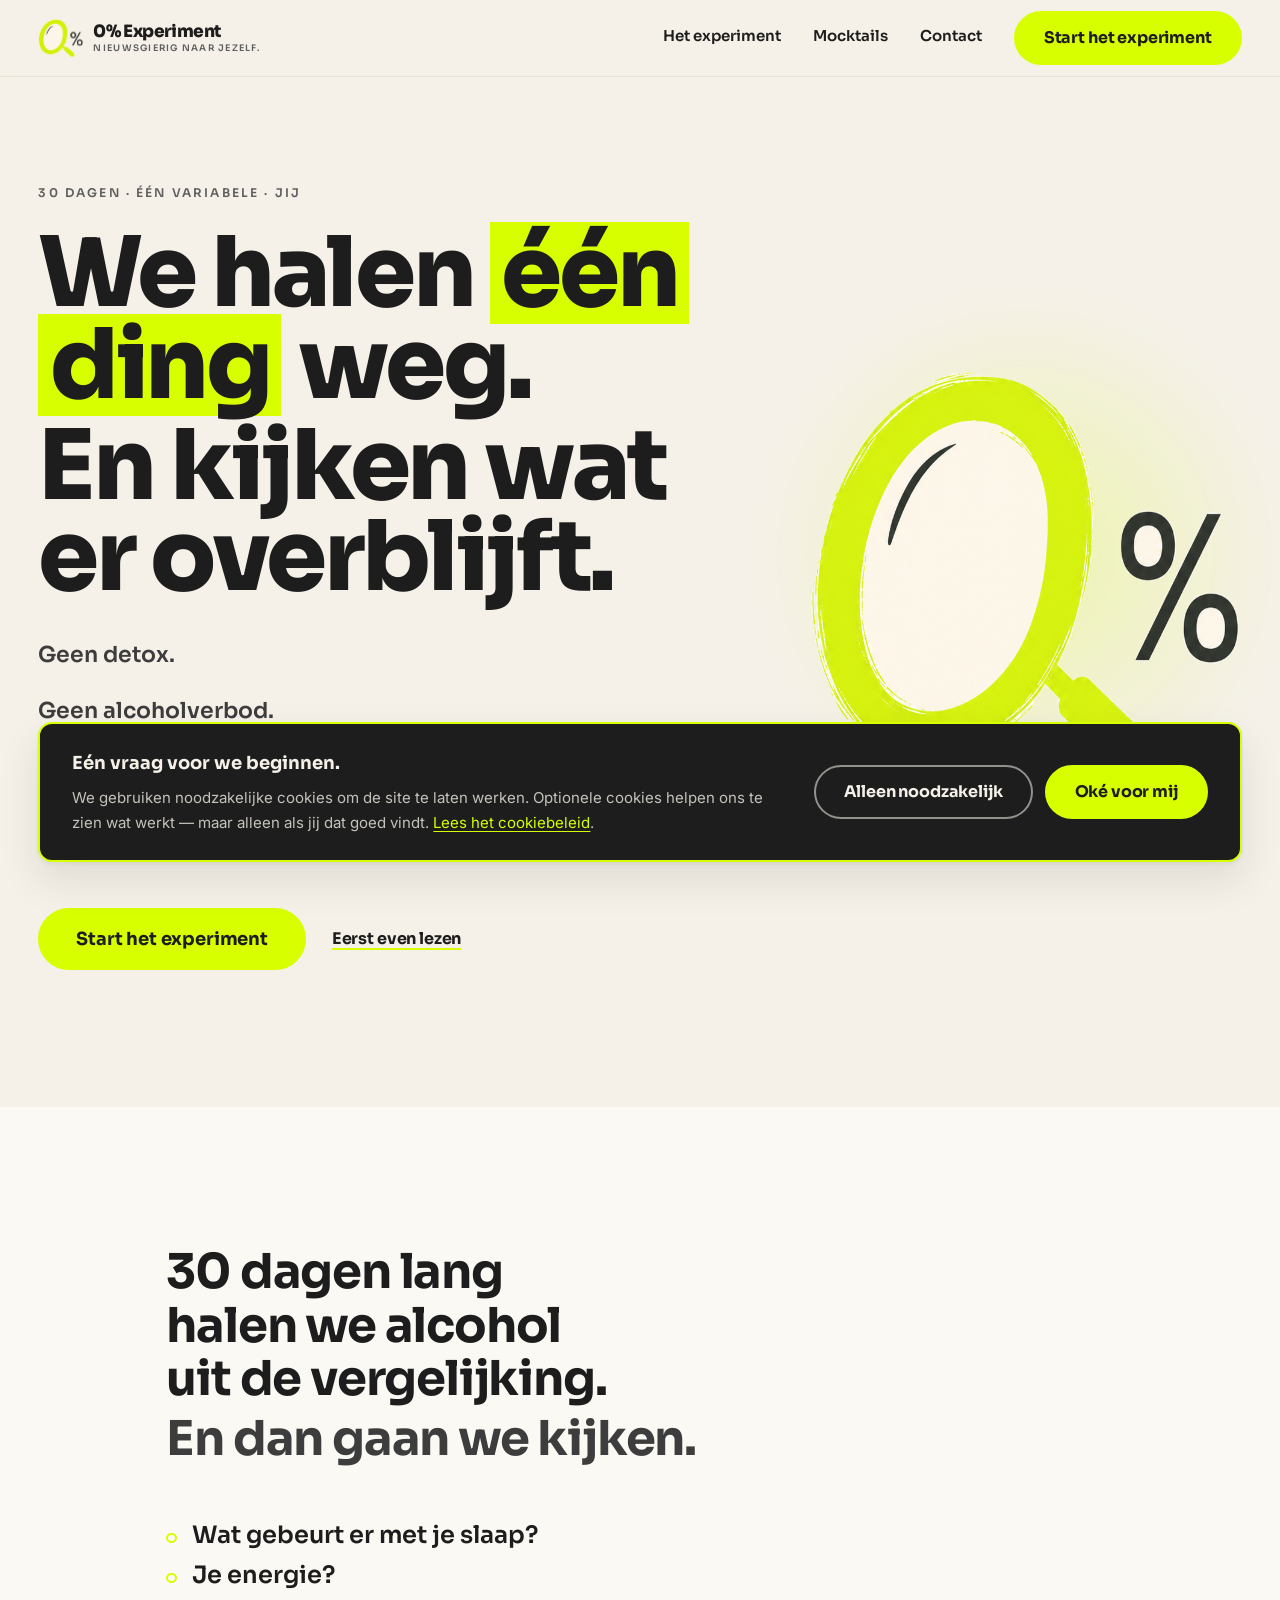
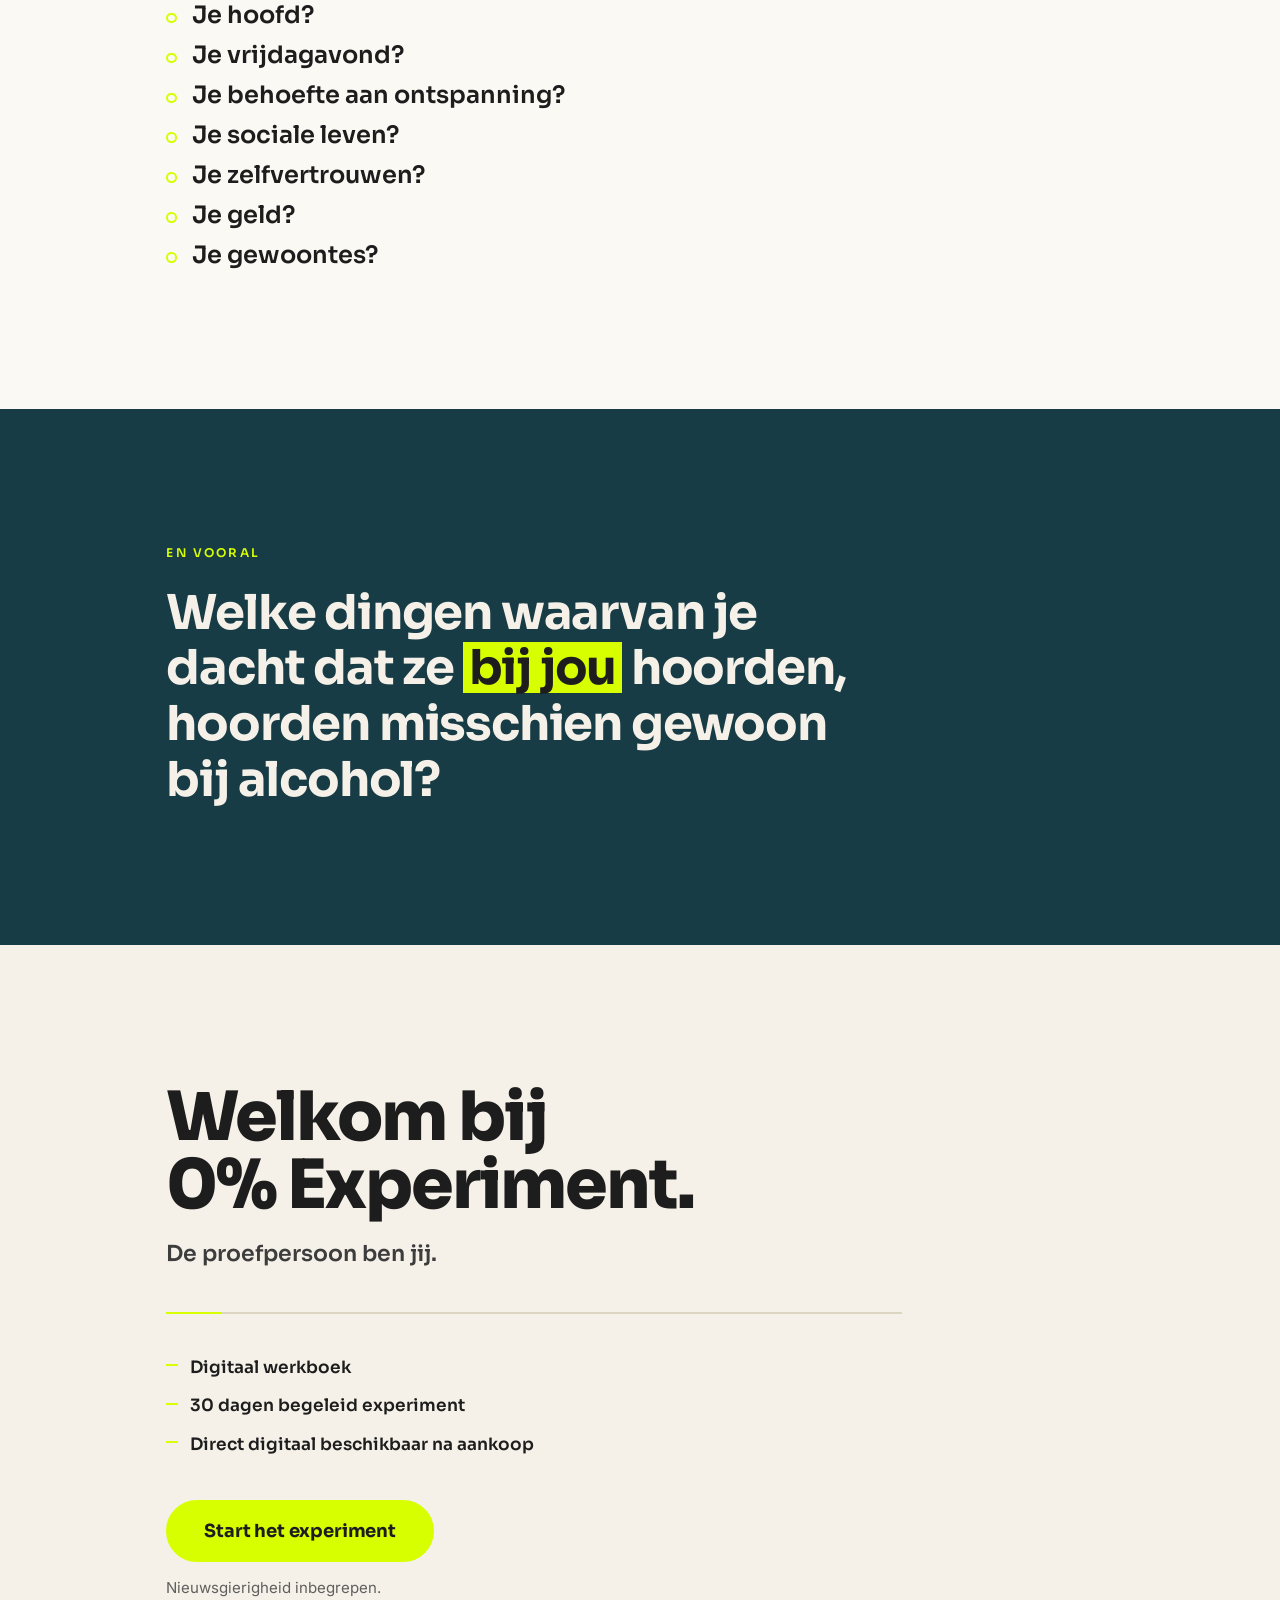
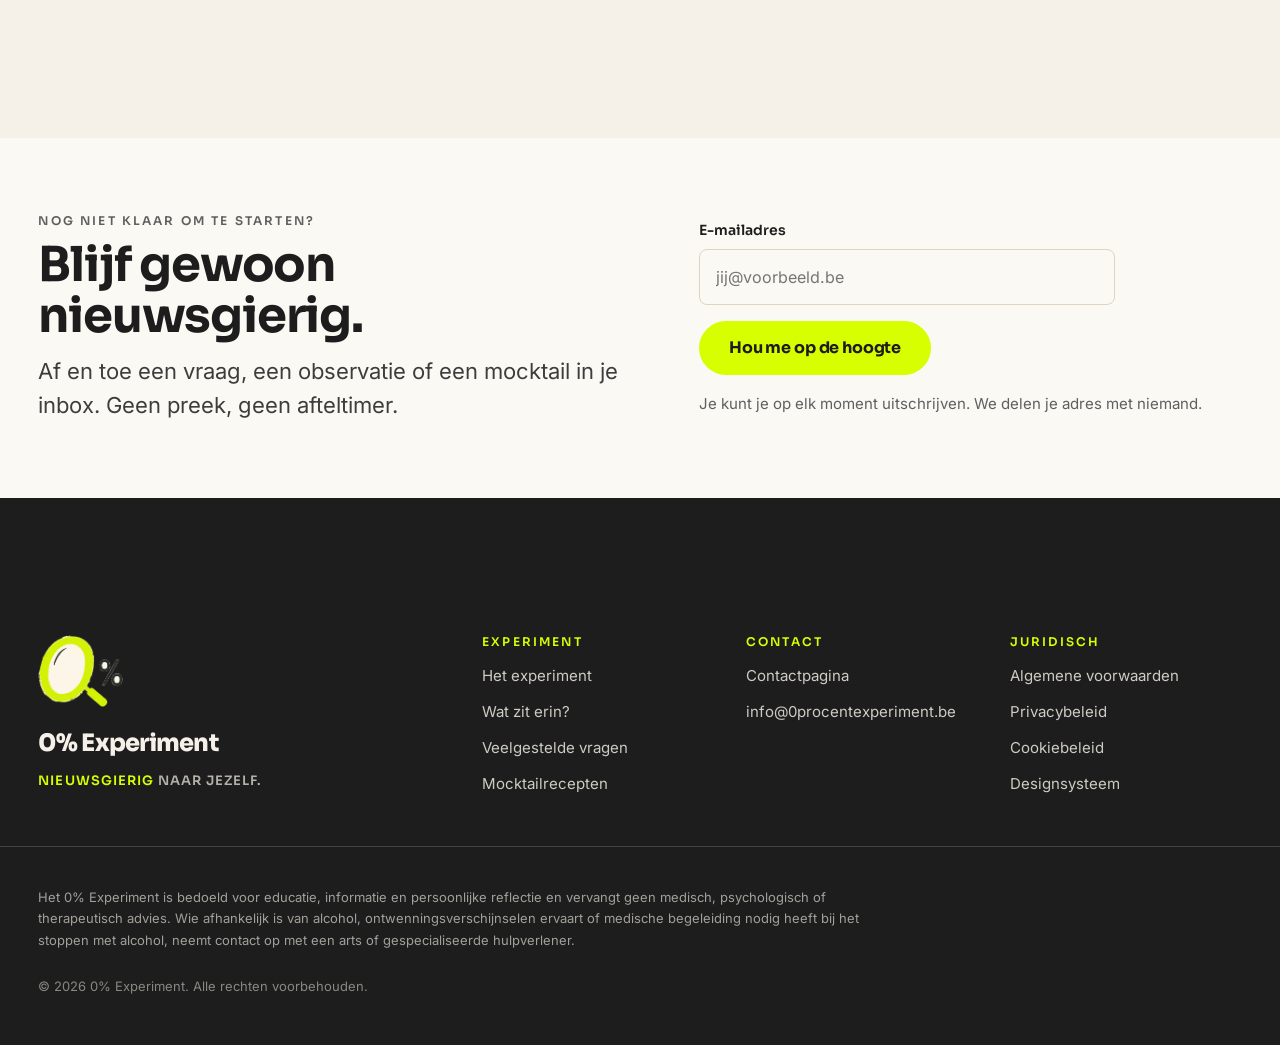
==== index.html @ 89f8a86e "initialization" ====
<!doctype html>
<html lang="nl-BE">
	<head>
		<meta charset="utf-8" />
		<meta name="viewport" content="width=device-width, initial-scale=1" />
		<meta name="theme-color" content="#f5f1e8" />

		<title>0% Experiment — Nieuwsgierig naar jezelf.</title>
		<meta
			name="description"
			content="30 dagen halen we alcohol uit de vergelijking. En dan gaan we kijken. Geen detox, geen verbod — één experiment. De proefpersoon ben jij."
		/>
		<link rel="canonical" href="https://www.0procentexperiment.be/" />

		<meta property="og:type" content="website" />
		<meta property="og:site_name" content="0% Experiment" />
		<meta property="og:title" content="0% Experiment — Nieuwsgierig naar jezelf." />
		<meta
			property="og:description"
			content="30 dagen halen we alcohol uit de vergelijking. En dan gaan we kijken. Geen detox, geen verbod — één experiment. De proefpersoon ben jij."
		/>
		<meta property="og:url" content="https://www.0procentexperiment.be/" />
		<meta property="og:locale" content="nl_BE" />
		<meta property="og:image" content="https://www.0procentexperiment.be/brand/icon-512.png" />
		<meta name="twitter:card" content="summary_large_image" />

		<link rel="icon" href="favicon.png" />
		<link rel="apple-touch-icon" href="apple-touch-icon.png" />
		<link rel="stylesheet" href="css/main.css" />
		<link rel="stylesheet" href="css/page-home.css" />

		<script src="js/config.js" defer></script>
		<script src="js/shared.js" defer></script>
	</head>

	<body>
		<a href="#hoofdinhoud" class="c-skip">Naar de inhoud</a>

		<div data-site-header></div>

		<main id="hoofdinhoud">
			<!-- ─── HERO ───────────────────────────────────────────────────── -->
			<section class="hero">
				<div class="o-container hero__inner">
					<div class="hero__copy u-enter">
						<p class="t-eyebrow hero__eyebrow">30 dagen · één variabele · jij</p>

						<!-- Each line sits in its own overflow-hidden box so it can rise into
						     view from underneath; see .hero__line in css/page-home.css. -->
						<h1 class="t-display hero__title">
							<span class="hero__line"
								><span>We halen <span class="u-mark">één ding</span> weg.</span></span
							>
							<span class="hero__line"><span>En kijken wat er overblijft.</span></span>
						</h1>

						<div class="hero__negations t-cadence u-enter-group">
							<p>Geen detox.</p>
							<p>Geen alcoholverbod.</p>
							<p>Geen nieuwe versie van jezelf die je moet worden.</p>
						</div>

						<p class="hero__pitch">
							Gewoon één experiment. <span class="u-underline">Met jou.</span>
						</p>

						<div class="hero__cta">
							<a href="product.html#start" class="c-btn c-btn--primary c-btn--lg"
								>Start het experiment</a
							>
							<a href="product.html" class="c-btn c-btn--ghost">Eerst even lezen</a>
						</div>
					</div>

					<div class="hero__mark" aria-hidden="true">
						<img
							src="brand/logo-mark.png"
							width="494"
							height="420"
							style="height: 420px; width: auto"
							alt=""
							decoding="async"
						/>
					</div>
				</div>
			</section>

			<!-- ─── HET EXPERIMENT ─────────────────────────────────────────── -->
			<section class="o-section u-surface-raised">
				<div class="o-container o-container--content">
					<div class="intro" data-reveal>
						<p class="c-statement intro__lead">
							30 dagen lang halen we alcohol uit de vergelijking.
						</p>
						<p class="c-statement intro__lead intro__lead--accent">En dan gaan we kijken.</p>
					</div>

					<ul class="c-questions intro__questions" data-reveal>
						<li>Wat gebeurt er met je slaap?</li>
						<li>Je energie?</li>
						<li>Je hoofd?</li>
						<li>Je vrijdagavond?</li>
						<li>Je behoefte aan ontspanning?</li>
						<li>Je sociale leven?</li>
						<li>Je zelfvertrouwen?</li>
						<li>Je geld?</li>
						<li>Je gewoontes?</li>
					</ul>
				</div>
			</section>

			<!-- ─── DE KERNVRAAG ───────────────────────────────────────────── -->
			<section class="o-section u-surface-petrol">
				<div class="o-container o-container--content">
					<div class="kern" data-reveal>
						<p class="t-eyebrow">En vooral</p>
						<p class="kern__vraag">
							Welke dingen waarvan je dacht dat ze <span class="u-mark">bij jou</span> hoorden,
							hoorden misschien gewoon bij alcohol?
						</p>
					</div>
				</div>
			</section>

			<!-- ─── WELKOM ─────────────────────────────────────────────────── -->
			<section class="o-section u-surface-creme">
				<div class="o-container o-container--content">
					<div class="welkom" data-reveal>
						<h2 class="t-h1 welkom__title">Welkom bij 0% Experiment.</h2>
						<p class="welkom__sub">De proefpersoon ben jij.</p>

						<hr class="u-rule welkom__rule" />

						<ul class="welkom__specs">
							<li>Digitaal werkboek</li>
							<li>30 dagen begeleid experiment</li>
							<li>Direct digitaal beschikbaar na aankoop</li>
						</ul>

						<div class="welkom__cta">
							<a href="product.html#start" class="c-btn c-btn--primary c-btn--lg"
								>Start het experiment</a
							>
							<p class="welkom__note u-faint t-small" data-site="product-footnote">
								Nieuwsgierigheid inbegrepen.
							</p>
						</div>
					</div>
				</div>
			</section>

			<!-- ─── NIEUWSBRIEF ────────────────────────────────────────────── -->
			<section class="o-section o-section--tight u-surface-raised">
				<div class="o-container">
					<div class="news">
						<div class="news__copy">
							<p class="t-eyebrow">Nog niet klaar om te starten?</p>
							<h2 class="t-h2">Blijf gewoon nieuwsgierig.</h2>
							<p class="t-lead">
								Af en toe een vraag, een observatie of een mocktail in je inbox. Geen preek,
								geen afteltimer.
							</p>
						</div>

						<p class="news__done" role="status" data-newsletter-done hidden></p>

						<form class="news__form" data-newsletter novalidate>
							<div class="c-field news__field">
								<label class="c-label" for="news-email">E-mailadres</label>
								<input
									id="news-email"
									class="c-input"
									type="email"
									name="email"
									autocomplete="email"
									required
									placeholder="jij@voorbeeld.be"
								/>
							</div>
							<button type="submit" class="c-btn c-btn--primary">Hou me op de hoogte</button>
							<p class="news__error" role="alert" hidden></p>
							<p class="c-help news__help">
								Je kunt je op elk moment uitschrijven. We delen je adres met niemand.
							</p>
						</form>
					</div>
				</div>
			</section>
		</main>

		<div data-site-footer></div>
	</body>
</html>
---- css/main.css ----
/* =========================================================================
   0% EXPERIMENT — STYLESHEET ENTRY POINT
   Link this from every page. Page-specific styles go in their own
   css/page-*.css file, linked after this one.

   Layer order is declared up front, so it no longer depends on the order the
   files happen to load in. Later layers win: a utility beats a component,
   a component beats a base element style. Anything outside a layer (the
   page-*.css files) beats all three.
   ========================================================================= */

@layer base, components, utilities;

@import url('./fonts.css');
@import url('./tokens.css');
@import url('./base.css');
@import url('./utilities.css');
@import url('./components.css');
@import url('./motion.css');
---- css/page-home.css ----
/* =========================================================================
   PAGE — Home (index.html)
   ========================================================================= */

.hero {
	position: relative;
	padding-block: clamp(3rem, 2rem + 6vw, 7rem) var(--space-section);
	overflow: hidden;
}
.hero__inner {
	display: grid;
	gap: var(--space-block);
	align-items: center;
}
.hero__copy {
	max-width: 44rem;
}
.hero__eyebrow {
	margin-bottom: 1.75rem;
}
.hero__title {
	margin-bottom: 2rem;
}
.hero__negations {
	font-family: var(--font-display);
	font-weight: 600;
	font-size: clamp(1.0625rem, 1rem + 0.5vw, 1.375rem);
	color: var(--color-ink-muted);
	margin-bottom: 1.75rem;
}
.hero__pitch {
	font-family: var(--font-display);
	font-weight: 700;
	font-size: clamp(1.375rem, 1.1rem + 1.4vw, 2rem);
	letter-spacing: -0.02em;
	margin-bottom: 2.5rem;
}
.hero__cta {
	display: flex;
	flex-wrap: wrap;
	align-items: center;
	gap: 1.25rem;
}
.hero__mark {
	display: none;
	justify-self: center;
	position: relative;
	opacity: 0.95;
}

/* ─── HERO MOTION ─────────────────────────────────────────────────────────
   The choreography of the opening. The generic stagger lives in
   css/motion.css; what follows only re-times it for this page, because the
   title here is set in two lines that should land before the rest follows.
   ----------------------------------------------------------------------- */

/* The title hands its motion to the individual lines. */
.hero__title {
	animation: none;
}
.hero__line {
	display: block;
	overflow: hidden;
	/* Display type runs at line-height 0.94, so the clipping box needs a
	   sliver of room or it shaves the ascenders. */
	padding-block: 0.1em;
	margin-block: -0.1em;
}
.hero__line > span {
	display: block;
	animation: enter-line var(--dur-enter) var(--ease-out) both;
}
.hero__line:nth-child(1) > span {
	animation-delay: 120ms;
}
.hero__line:nth-child(2) > span {
	animation-delay: 200ms;
}

.hero__negations > p:nth-child(1) {
	animation-delay: 340ms;
}
.hero__negations > p:nth-child(2) {
	animation-delay: 410ms;
}
.hero__negations > p:nth-child(3) {
	animation-delay: 480ms;
}
.hero__pitch {
	animation-delay: 560ms;
}
.hero__pitch .u-underline {
	animation-delay: 900ms;
}
.hero__cta {
	animation-delay: 660ms;
}

/* The mark arrives last and then never quite stands still — the magnifier
   hovering over the experiment. */
.hero__mark img {
	position: relative;
	animation:
		hero-mark-in 900ms var(--ease-out) 260ms both,
		hero-float 9s var(--ease-in-out) 1.4s infinite;
}
.hero__mark::before {
	content: '';
	position: absolute;
	inset: -16% -12%;
	border-radius: 50%;
	background: radial-gradient(circle at 50% 46%, var(--color-fluo-soft), transparent 64%);
	filter: blur(30px);
	opacity: 0;
	animation:
		hero-aura 1.4s var(--ease-out) 420ms forwards,
		hero-breathe 11s var(--ease-in-out) 2.4s infinite;
}

@keyframes hero-mark-in {
	from {
		opacity: 0;
		transform: translate3d(0, 1.5rem, 0) scale(0.94);
	}
	to {
		opacity: 1;
		transform: none;
	}
}
@keyframes hero-float {
	0%,
	100% {
		transform: translate3d(0, 0, 0);
	}
	50% {
		transform: translate3d(0, -10px, 0);
	}
}
@keyframes hero-aura {
	from {
		opacity: 0;
		transform: scale(0.88);
	}
	to {
		opacity: 1;
		transform: none;
	}
}
@keyframes hero-breathe {
	0%,
	100% {
		opacity: 1;
		transform: scale(1);
	}
	50% {
		opacity: 0.55;
		transform: scale(1.06);
	}
}

@media (prefers-reduced-motion: reduce) {
	.hero__line > span,
	.hero__mark img {
		animation: none;
		opacity: 1;
		transform: none;
	}
	.hero__mark::before {
		animation: none;
		opacity: 1;
	}
}

.intro {
	max-width: 34rem;
	display: grid;
	gap: 0.35rem;
	margin-bottom: var(--space-block);
}
.intro__lead--accent {
	color: var(--color-ink-muted);
}
.intro__questions {
	max-width: 38rem;
}

.kern {
	max-width: 46rem;
}
.kern__vraag {
	margin-top: 1.5rem;
	font-family: var(--font-display);
	font-weight: 700;
	font-size: var(--text-h2);
	line-height: 1.16;
	letter-spacing: -0.025em;
	text-wrap: balance;
}

.welkom {
	max-width: 46rem;
}
.welkom__sub {
	margin-top: 1rem;
	font-family: var(--font-display);
	font-weight: 600;
	font-size: var(--text-lead);
	color: var(--color-ink-muted);
}
.welkom__rule {
	margin-block: 2.5rem;
}
.welkom__specs {
	list-style: none;
	padding: 0;
	margin: 0;
	display: grid;
	gap: 0.6rem;
	font-family: var(--font-display);
	font-weight: 600;
}
.welkom__specs li {
	position: relative;
	padding-left: 1.5rem;
}
.welkom__specs li::before {
	content: '';
	position: absolute;
	left: 0;
	top: 0.6em;
	width: 0.7rem;
	height: 2px;
	background: var(--color-accent);
}
.welkom__cta {
	margin-top: 2.5rem;
	display: grid;
	gap: 0.9rem;
	justify-items: start;
}

@media (min-width: 64rem) {
	.hero__inner {
		grid-template-columns: minmax(0, 1.25fr) minmax(0, 0.75fr);
		gap: 3rem;
	}
	.hero__mark {
		display: block;
	}
}
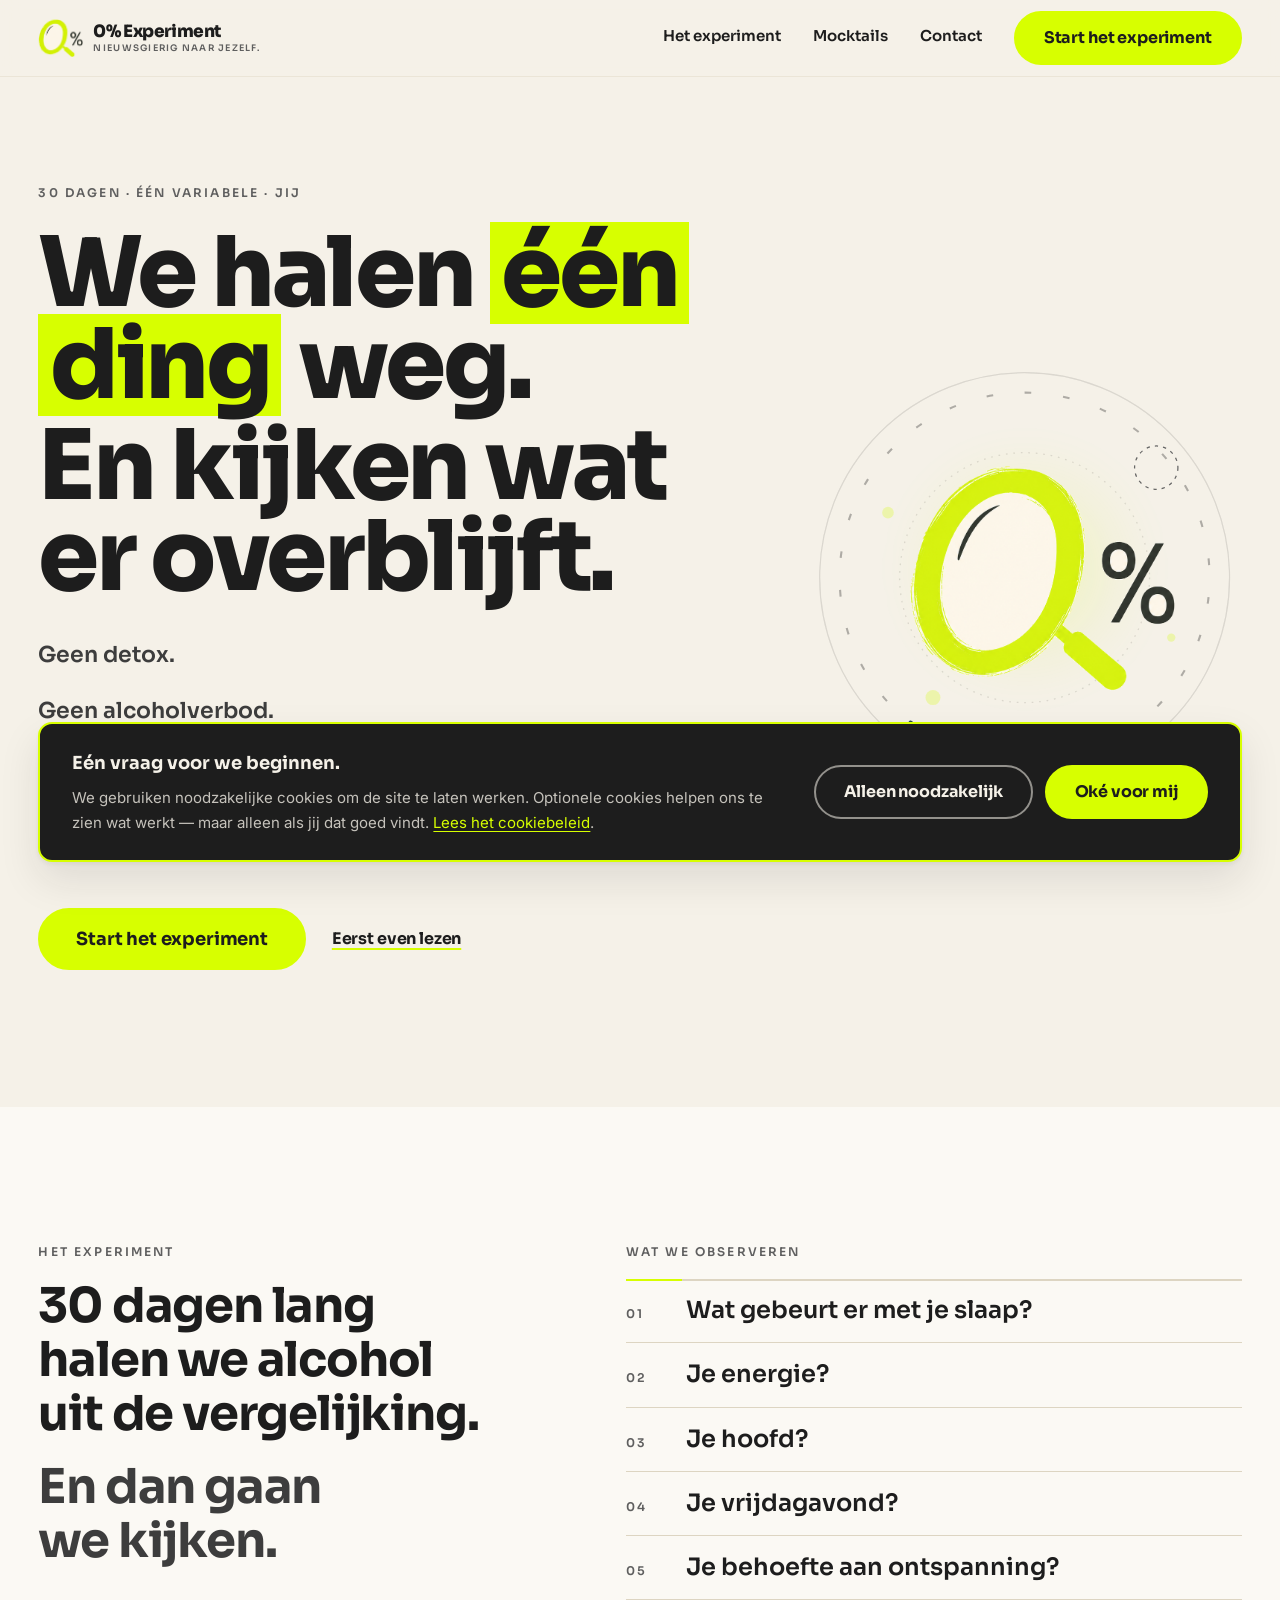
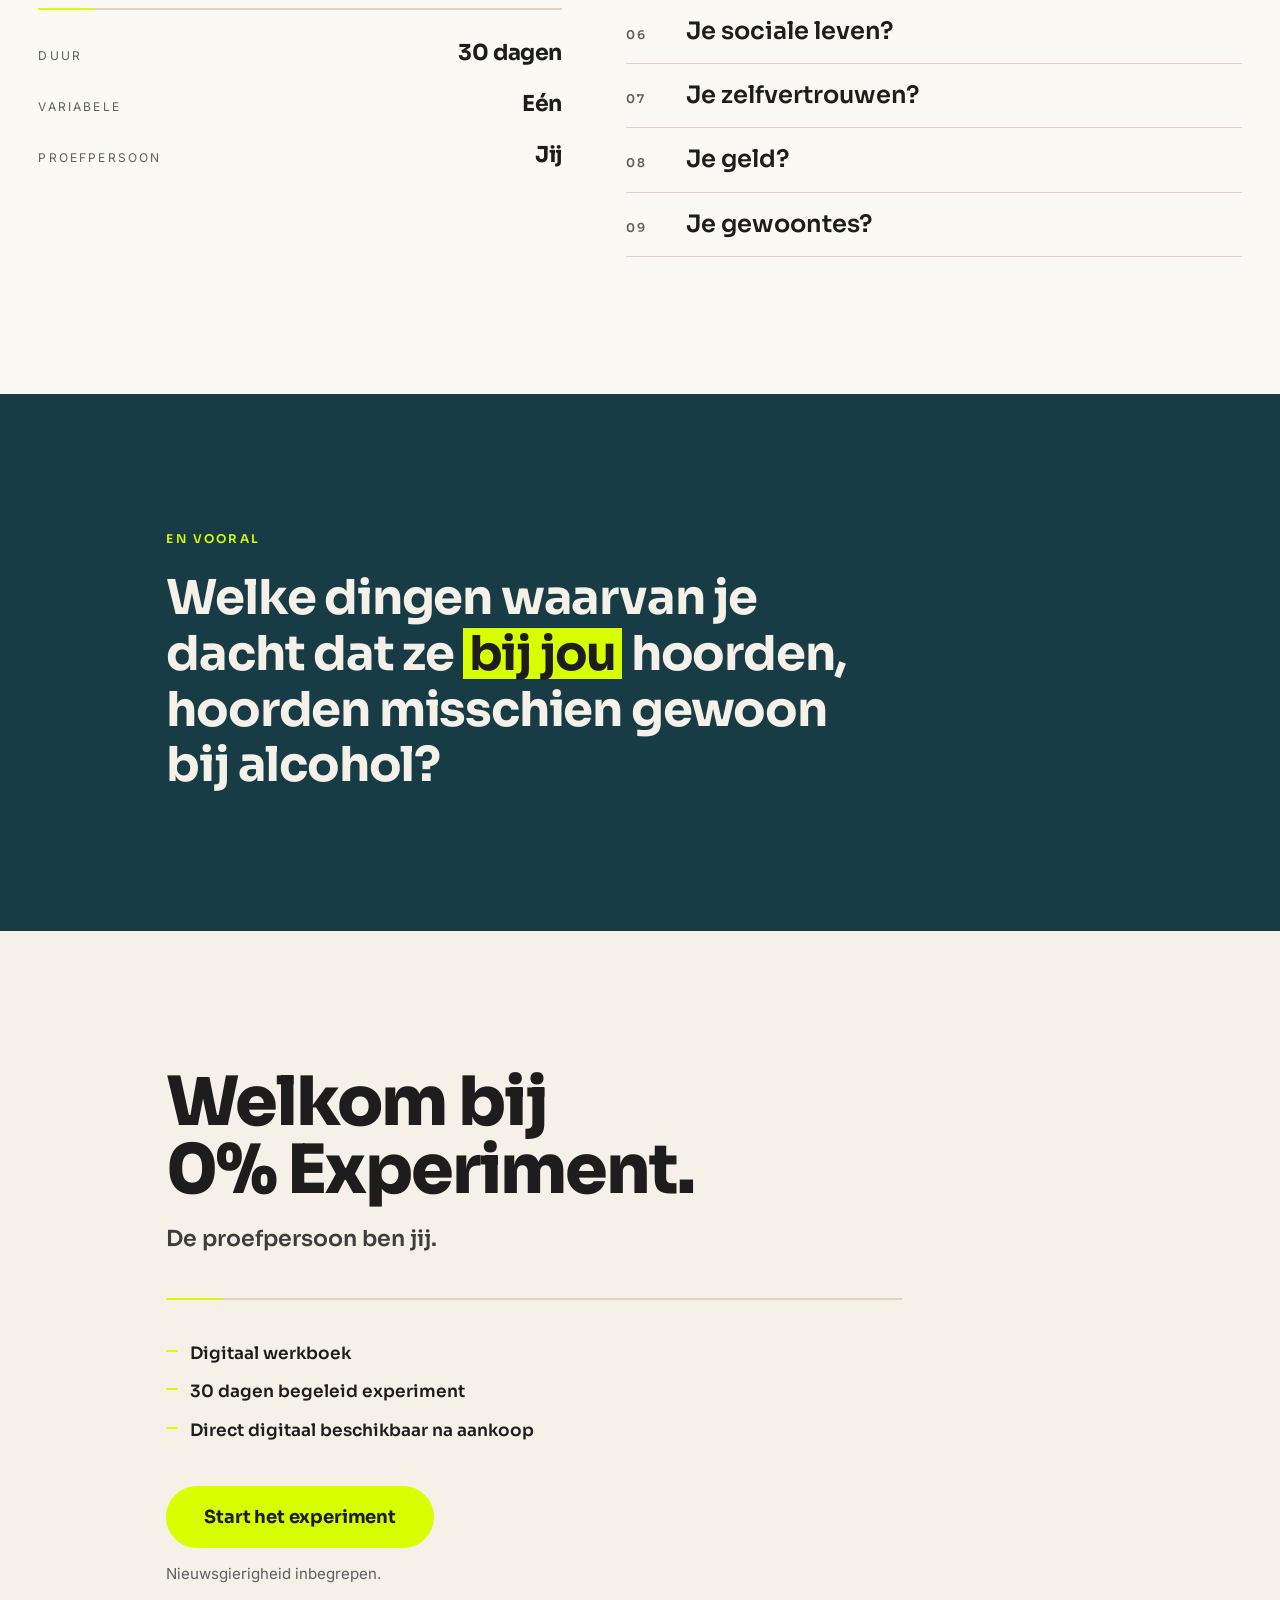
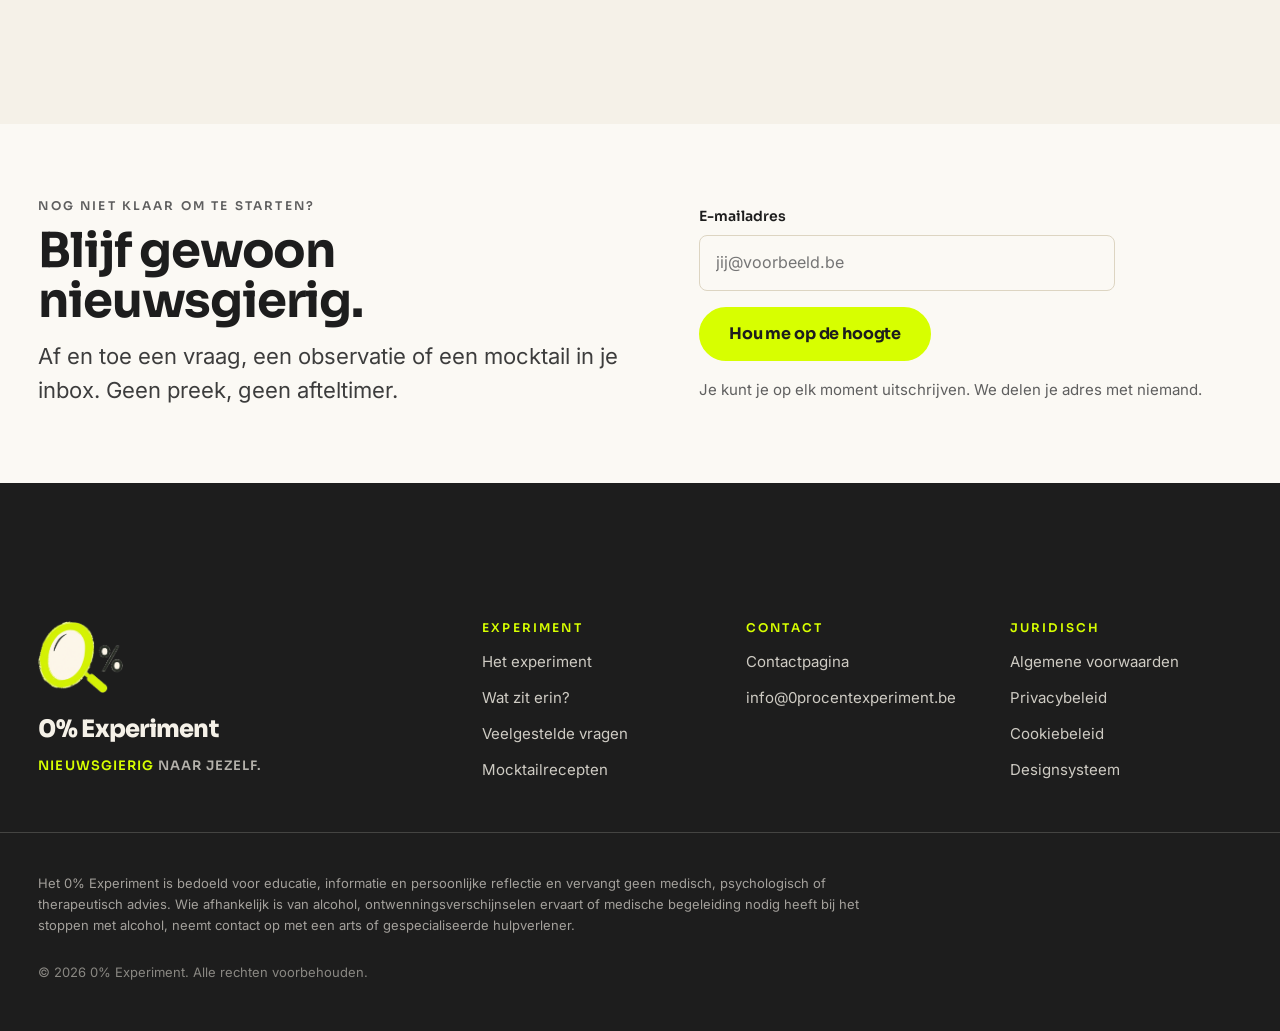
==== commit e885e3e1: "tidy up folder and enhancement design" ====
--- a/index.html
+++ b/index.html
@@ -10,7 +10,7 @@
 			name="description"
 			content="30 dagen halen we alcohol uit de vergelijking. En dan gaan we kijken. Geen detox, geen verbod — één experiment. De proefpersoon ben jij."
 		/>
-		<link rel="canonical" href="https://www.0procentexperiment.be/" />
+		<link rel="canonical" href="https://0-project.netlify.app/" />
 
 		<meta property="og:type" content="website" />
 		<meta property="og:site_name" content="0% Experiment" />
@@ -19,18 +19,18 @@
 			property="og:description"
 			content="30 dagen halen we alcohol uit de vergelijking. En dan gaan we kijken. Geen detox, geen verbod — één experiment. De proefpersoon ben jij."
 		/>
-		<meta property="og:url" content="https://www.0procentexperiment.be/" />
+		<meta property="og:url" content="https://0-project.netlify.app/" />
 		<meta property="og:locale" content="nl_BE" />
-		<meta property="og:image" content="https://www.0procentexperiment.be/brand/icon-512.png" />
+		<meta property="og:image" content="https://0-project.netlify.app/brand/icon-512.png" />
 		<meta name="twitter:card" content="summary_large_image" />
 
 		<link rel="icon" href="favicon.png" />
 		<link rel="apple-touch-icon" href="apple-touch-icon.png" />
-		<link rel="stylesheet" href="css/main.css" />
-		<link rel="stylesheet" href="css/page-home.css" />
-
-		<script src="js/config.js" defer></script>
-		<script src="js/shared.js" defer></script>
+		<link rel="stylesheet" href="assets/css/main.css" />
+		<link rel="stylesheet" href="assets/css/page-home.css" />
+
+		<script src="assets/js/config.js" defer></script>
+		<script src="assets/js/shared.js" defer></script>
 	</head>
 
 	<body>
@@ -46,7 +46,7 @@
 						<p class="t-eyebrow hero__eyebrow">30 dagen · één variabele · jij</p>
 
 						<!-- Each line sits in its own overflow-hidden box so it can rise into
-						     view from underneath; see .hero__line in css/page-home.css. -->
+						     view from underneath; see .hero__line in assets/css/page-home.css. -->
 						<h1 class="t-display hero__title">
 							<span class="hero__line"
 								><span>We halen <span class="u-mark">één ding</span> weg.</span></span
@@ -72,40 +72,107 @@
 						</div>
 					</div>
 
+					<!-- The mark is a magnifier held over a 0%. The illustration gives it
+					     something to look at: a dial of 30 ticks — one per dag — with a
+					     single day marked, and the one variable we take out drawn as a
+					     dashed, empty ring. Decorative only, hence aria-hidden. -->
 					<div class="hero__mark" aria-hidden="true">
-						<img
-							src="brand/logo-mark.png"
-							width="494"
-							height="420"
-							style="height: 420px; width: auto"
-							alt=""
-							decoding="async"
-						/>
-					</div>
-				</div>
-			</section>
-
-			<!-- ─── HET EXPERIMENT ─────────────────────────────────────────── -->
-			<section class="o-section u-surface-raised">
-				<div class="o-container o-container--content">
-					<div class="intro" data-reveal>
-						<p class="c-statement intro__lead">
-							30 dagen lang halen we alcohol uit de vergelijking.
-						</p>
-						<p class="c-statement intro__lead intro__lead--accent">En dan gaan we kijken.</p>
-					</div>
-
-					<ul class="c-questions intro__questions" data-reveal>
-						<li>Wat gebeurt er met je slaap?</li>
-						<li>Je energie?</li>
-						<li>Je hoofd?</li>
-						<li>Je vrijdagavond?</li>
-						<li>Je behoefte aan ontspanning?</li>
-						<li>Je sociale leven?</li>
-						<li>Je zelfvertrouwen?</li>
-						<li>Je geld?</li>
-						<li>Je gewoontes?</li>
-					</ul>
+						<div class="hero__figure">
+							<svg class="hero__dial" viewBox="0 0 520 520" fill="none">
+								<!-- 30 ticks: one dash per day, laid out with dasharray so the
+								     ring stays a single element. r=222 → C≈1394.87 → 46.496/dag. -->
+								<g transform="rotate(-90 260 260)">
+									<circle
+										class="hero__days"
+										cx="260"
+										cy="260"
+										r="222"
+										stroke-dasharray="8 38.496"
+									/>
+									<circle
+										class="hero__today"
+										cx="260"
+										cy="260"
+										r="222"
+										stroke-dasharray="8 1386.87"
+										transform="rotate(216 260 260)"
+									/>
+								</g>
+								<circle class="hero__ring" cx="260" cy="260" r="246" />
+								<circle class="hero__ring hero__ring--inner" cx="260" cy="260" r="150" />
+								<!-- The variable we removed: drawn, but left empty. -->
+								<circle class="hero__void" cx="418" cy="128" r="26" />
+								<circle class="hero__bubble hero__bubble--1" cx="96" cy="182" r="7" />
+								<circle class="hero__bubble hero__bubble--2" cx="436" cy="332" r="5" />
+								<circle class="hero__bubble hero__bubble--3" cx="150" cy="404" r="9" />
+							</svg>
+
+							<img
+								class="hero__logo"
+								src="assets/img/brand/logo-mark.png"
+								width="494"
+								height="420"
+								alt=""
+								decoding="async"
+							/>
+						</div>
+					</div>
+				</div>
+			</section>
+
+			<!-- ─── HET EXPERIMENT ─────────────────────────────────────────────
+			     Laid out as the observation sheet the experiment implies: the
+			     premise on the left, the nine things we watch numbered on the
+			     right. The questions are an <ol> because they are a numbered
+			     log, not a bullet list — the numbers come from a CSS counter,
+			     so the markup stays clean. -->
+			<section class="o-section u-surface-raised experiment">
+				<div class="o-container">
+					<div class="experiment__grid">
+						<div class="experiment__premise" data-reveal>
+							<p class="t-eyebrow">Het experiment</p>
+
+							<p class="c-statement experiment__lead">
+								30 dagen lang halen we alcohol uit de vergelijking.
+							</p>
+							<p class="c-statement experiment__lead experiment__lead--muted">
+								En dan gaan we kijken.
+							</p>
+
+							<hr class="u-rule experiment__rule" />
+
+							<dl class="experiment__spec">
+								<div>
+									<dt>Duur</dt>
+									<dd>30 dagen</dd>
+								</div>
+								<div>
+									<dt>Variabele</dt>
+									<dd>Eén</dd>
+								</div>
+								<div>
+									<dt>Proefpersoon</dt>
+									<dd>Jij</dd>
+								</div>
+							</dl>
+						</div>
+
+						<div class="experiment__log" data-reveal>
+							<p class="t-eyebrow experiment__log-label">Wat we observeren</p>
+
+							<ol class="observations">
+								<li>Wat gebeurt er met je slaap?</li>
+								<li>Je energie?</li>
+								<li>Je hoofd?</li>
+								<li>Je vrijdagavond?</li>
+								<li>Je behoefte aan ontspanning?</li>
+								<li>Je sociale leven?</li>
+								<li>Je zelfvertrouwen?</li>
+								<li>Je geld?</li>
+								<li>Je gewoontes?</li>
+							</ol>
+						</div>
+					</div>
 				</div>
 			</section>
 
--- a/assets/css/main.css
+++ b/assets/css/main.css
@@ -0,0 +1,19 @@
+/* =========================================================================
+   0% EXPERIMENT — STYLESHEET ENTRY POINT
+   Link this from every page. Page-specific styles go in their own
+   assets/css/page-*.css file, linked after this one.
+
+   Layer order is declared up front, so it no longer depends on the order the
+   files happen to load in. Later layers win: a utility beats a component,
+   a component beats a base element style. Anything outside a layer (the
+   page-*.css files) beats all three.
+   ========================================================================= */
+
+@layer base, components, utilities;
+
+@import url('./fonts.css');
+@import url('./tokens.css');
+@import url('./base.css');
+@import url('./utilities.css');
+@import url('./components.css');
+@import url('./motion.css');
--- a/assets/css/page-home.css
+++ b/assets/css/page-home.css
@@ -0,0 +1,519 @@
+/* =========================================================================
+   PAGE — Home (index.html)
+   ========================================================================= */
+
+.hero {
+	position: relative;
+	padding-block: clamp(3rem, 2rem + 6vw, 7rem) var(--space-section);
+	overflow: hidden;
+}
+.hero__inner {
+	display: grid;
+	gap: var(--space-block);
+	align-items: center;
+}
+.hero__copy {
+	max-width: 44rem;
+}
+.hero__eyebrow {
+	margin-bottom: 1.75rem;
+}
+.hero__title {
+	margin-bottom: 2rem;
+}
+.hero__negations {
+	font-family: var(--font-display);
+	font-weight: 600;
+	font-size: clamp(1.0625rem, 1rem + 0.5vw, 1.375rem);
+	color: var(--color-ink-muted);
+	margin-bottom: 1.75rem;
+}
+.hero__pitch {
+	font-family: var(--font-display);
+	font-weight: 700;
+	font-size: clamp(1.375rem, 1.1rem + 1.4vw, 2rem);
+	letter-spacing: -0.02em;
+	margin-bottom: 2.5rem;
+}
+.hero__cta {
+	display: flex;
+	flex-wrap: wrap;
+	align-items: center;
+	gap: 1.25rem;
+}
+.hero__mark {
+	display: none;
+	justify-self: center;
+	position: relative;
+	opacity: 0.95;
+	/* Both layers of the figure are absolutely positioned, so nothing is left
+	   in flow to give this box a width — it has to be stated. */
+	width: min(30rem, 100%);
+}
+
+/* ─── HERO ILLUSTRATION ───────────────────────────────────────────────────
+   A square stage: the dial fills it, the mark sits on top and slightly left,
+   the way the logo already leans. Everything scales off the stage width, so
+   the composition holds at every size.
+   ----------------------------------------------------------------------- */
+.hero__figure {
+	display: grid;
+	place-items: center;
+	width: 100%;
+	aspect-ratio: 1;
+}
+.hero__dial,
+.hero__logo {
+	grid-area: 1 / 1;
+}
+.hero__dial {
+	width: 100%;
+	height: 100%;
+	overflow: visible;
+}
+.hero__logo {
+	width: 62%;
+	height: auto;
+	/* The lens sits left of centre in the artwork; nudge it so it lands over
+	   the middle of the dial rather than the middle of the PNG. */
+	margin-left: 8%;
+}
+
+/* The 30 days. Quiet by default — this is the grid the mark reads, not the
+   headline. */
+.hero__days {
+	stroke: color-mix(in srgb, var(--color-antraciet) 34%, transparent);
+	stroke-width: 2.5;
+}
+/* One day, marked. */
+.hero__today {
+	stroke: var(--color-petrol);
+	stroke-width: 6;
+	stroke-linecap: round;
+}
+.hero__ring {
+	stroke: color-mix(in srgb, var(--color-antraciet) 12%, transparent);
+	stroke-width: 1.5;
+}
+.hero__ring--inner {
+	stroke-dasharray: 2 7;
+}
+/* The one variable we take out: outlined, deliberately empty. */
+.hero__void {
+	stroke: var(--color-ink-faint);
+	stroke-width: 1.5;
+	stroke-dasharray: 4 6;
+}
+.hero__bubble {
+	fill: var(--color-fluo-soft);
+}
+
+/* ─── HERO MOTION ─────────────────────────────────────────────────────────
+   The choreography of the opening. The generic stagger lives in
+   assets/css/motion.css; what follows only re-times it for this page, because the
+   title here is set in two lines that should land before the rest follows.
+   ----------------------------------------------------------------------- */
+
+/* The title hands its motion to the individual lines. */
+.hero__title {
+	animation: none;
+}
+.hero__line {
+	display: block;
+	overflow: hidden;
+	/* Display type runs at line-height 0.94, so the clipping box needs a
+	   sliver of room or it shaves the ascenders. */
+	padding-block: 0.1em;
+	margin-block: -0.1em;
+}
+.hero__line > span {
+	display: block;
+	animation: enter-line var(--dur-enter) var(--ease-out) both;
+}
+.hero__line:nth-child(1) > span {
+	animation-delay: 120ms;
+}
+.hero__line:nth-child(2) > span {
+	animation-delay: 200ms;
+}
+
+.hero__negations > p:nth-child(1) {
+	animation-delay: 340ms;
+}
+.hero__negations > p:nth-child(2) {
+	animation-delay: 410ms;
+}
+.hero__negations > p:nth-child(3) {
+	animation-delay: 480ms;
+}
+.hero__pitch {
+	animation-delay: 560ms;
+}
+.hero__pitch .u-underline {
+	animation-delay: 900ms;
+}
+.hero__cta {
+	animation-delay: 660ms;
+}
+
+/* The dial is drawn before the mark lands on it: the ticks fade in while the
+   whole ring settles out of a slow quarter-turn. */
+.hero__dial {
+	animation: hero-dial-in 1.6s var(--ease-out) 180ms both;
+}
+.hero__today {
+	animation: hero-today-in 700ms var(--ease-out) 1s both;
+}
+.hero__bubble {
+	animation: hero-bubble 7s var(--ease-in-out) infinite;
+}
+.hero__bubble--2 {
+	animation-duration: 9s;
+	animation-delay: 1.2s;
+}
+.hero__bubble--3 {
+	animation-duration: 11s;
+	animation-delay: 2.4s;
+}
+
+@keyframes hero-dial-in {
+	from {
+		opacity: 0;
+		transform: rotate(-24deg) scale(0.9);
+	}
+	to {
+		opacity: 1;
+		transform: none;
+	}
+}
+@keyframes hero-today-in {
+	from {
+		opacity: 0;
+		stroke-width: 0;
+	}
+	to {
+		opacity: 1;
+		stroke-width: 6;
+	}
+}
+@keyframes hero-bubble {
+	0%,
+	100% {
+		transform: translateY(0);
+		opacity: 0.75;
+	}
+	50% {
+		transform: translateY(-14px);
+		opacity: 1;
+	}
+}
+
+/* The mark arrives last and then never quite stands still — the magnifier
+   hovering over the experiment. */
+.hero__logo {
+	animation:
+		hero-mark-in 900ms var(--ease-out) 260ms both,
+		hero-float 9s var(--ease-in-out) 1.4s infinite;
+}
+.hero__mark::before {
+	content: '';
+	position: absolute;
+	inset: 24%;
+	border-radius: 50%;
+	background: radial-gradient(circle at 50% 46%, var(--color-fluo-soft), transparent 68%);
+	filter: blur(34px);
+	opacity: 0;
+	animation:
+		hero-aura 1.4s var(--ease-out) 420ms forwards,
+		hero-breathe 11s var(--ease-in-out) 2.4s infinite;
+}
+
+@keyframes hero-mark-in {
+	from {
+		opacity: 0;
+		transform: translate3d(0, 1.5rem, 0) scale(0.94);
+	}
+	to {
+		opacity: 1;
+		transform: none;
+	}
+}
+@keyframes hero-float {
+	0%,
+	100% {
+		transform: translate3d(0, 0, 0);
+	}
+	50% {
+		transform: translate3d(0, -10px, 0);
+	}
+}
+@keyframes hero-aura {
+	from {
+		opacity: 0;
+		transform: scale(0.88);
+	}
+	to {
+		opacity: 1;
+		transform: none;
+	}
+}
+@keyframes hero-breathe {
+	0%,
+	100% {
+		opacity: 1;
+		transform: scale(1);
+	}
+	50% {
+		opacity: 0.55;
+		transform: scale(1.06);
+	}
+}
+
+@media (prefers-reduced-motion: reduce) {
+	.hero__line > span,
+	.hero__logo,
+	.hero__dial,
+	.hero__today,
+	.hero__bubble {
+		animation: none;
+		opacity: 1;
+		transform: none;
+	}
+	.hero__mark::before {
+		animation: none;
+		opacity: 1;
+	}
+}
+
+/* ─── HET EXPERIMENT ──────────────────────────────────────────────────────
+   An observation sheet: premise on the left, the nine observations numbered
+   on the right. On wide screens the premise stays put while the log scrolls
+   past it, so the two halves read as one document rather than two blocks.
+   ----------------------------------------------------------------------- */
+.experiment__grid {
+	display: grid;
+	gap: var(--space-block);
+}
+.experiment__lead {
+	margin-top: 1.25rem;
+	max-width: 22ch;
+}
+.experiment__lead--muted {
+	color: var(--color-ink-muted);
+}
+.experiment__rule {
+	margin-top: 2.5rem;
+}
+
+/* The spec strip — the experiment stated as parameters, the way the workbook
+   states them. */
+.experiment__spec {
+	margin: 0;
+	display: grid;
+	gap: 0.85rem;
+	margin-top: 1.5rem;
+}
+.experiment__spec > div {
+	display: flex;
+	align-items: baseline;
+	justify-content: space-between;
+	gap: 1rem;
+}
+.experiment__spec dt {
+	font-size: var(--text-label);
+	letter-spacing: var(--text-label--letter-spacing);
+	text-transform: uppercase;
+	color: var(--color-ink-faint);
+}
+.experiment__spec dd {
+	margin: 0;
+	font-family: var(--font-display);
+	font-weight: 700;
+	font-size: var(--text-lead);
+	letter-spacing: -0.02em;
+}
+
+.experiment__log-label {
+	margin-bottom: 1.25rem;
+}
+
+/* Each observation is a ruled row, numbered by counter. The number is the
+   quiet part; the question carries the weight. */
+.observations {
+	list-style: none;
+	margin: 0;
+	padding: 0;
+	counter-reset: observation;
+	/* The sheet's top edge carries the same fluogroen segment as .u-rule, so
+	   the log reads as part of the brand's ruled-paper language. */
+	background-image: linear-gradient(
+		to right,
+		var(--color-accent) 0 3.5rem,
+		var(--color-line-strong) 3.5rem 100%
+	);
+	background-repeat: no-repeat;
+	background-size: 100% 2px;
+	background-position: top left;
+}
+.observations > li {
+	counter-increment: observation;
+	position: relative;
+	display: grid;
+	grid-template-columns: 3.25rem 1fr;
+	align-items: baseline;
+	gap: 0.5rem;
+	padding-block: clamp(0.85rem, 0.6rem + 0.5vw, 1.15rem);
+	border-bottom: var(--border-hair) solid var(--color-line-strong);
+	font-family: var(--font-display);
+	font-weight: 600;
+	font-size: clamp(1.125rem, 1rem + 0.7vw, 1.5rem);
+	line-height: 1.3;
+	text-wrap: balance;
+}
+.observations > li::before {
+	content: counter(observation, decimal-leading-zero);
+	font-size: var(--text-label);
+	letter-spacing: var(--text-label--letter-spacing);
+	font-weight: 600;
+	color: var(--color-ink-faint);
+	transition: color var(--dur-fast) var(--ease-out);
+}
+/* The highlighter pen, one row at a time: a fluogroen edge wipes in from the
+   left on hover. Brandbook §06 — the accent marks, it never fills. */
+.observations > li::after {
+	content: '';
+	position: absolute;
+	left: 0;
+	bottom: -1px;
+	height: 2px;
+	width: 0;
+	background: var(--color-accent);
+	transition: width var(--dur-base) var(--ease-out);
+}
+.observations > li:hover::after {
+	width: 100%;
+}
+.observations > li:hover::before {
+	color: var(--color-ink);
+}
+
+/* Stagger the rows in behind the block's own reveal. */
+.experiment__log.is-visible .observations > li {
+	animation: enter-rise var(--dur-slow) var(--ease-out) both;
+}
+.experiment__log.is-visible .observations > li:nth-child(1) {
+	animation-delay: 60ms;
+}
+.experiment__log.is-visible .observations > li:nth-child(2) {
+	animation-delay: 115ms;
+}
+.experiment__log.is-visible .observations > li:nth-child(3) {
+	animation-delay: 170ms;
+}
+.experiment__log.is-visible .observations > li:nth-child(4) {
+	animation-delay: 225ms;
+}
+.experiment__log.is-visible .observations > li:nth-child(5) {
+	animation-delay: 280ms;
+}
+.experiment__log.is-visible .observations > li:nth-child(6) {
+	animation-delay: 335ms;
+}
+.experiment__log.is-visible .observations > li:nth-child(7) {
+	animation-delay: 390ms;
+}
+.experiment__log.is-visible .observations > li:nth-child(8) {
+	animation-delay: 445ms;
+}
+.experiment__log.is-visible .observations > li:nth-child(9) {
+	animation-delay: 500ms;
+}
+
+@media (prefers-reduced-motion: reduce) {
+	.experiment__log.is-visible .observations > li {
+		animation: none;
+	}
+}
+
+@media (min-width: 64rem) {
+	.experiment__grid {
+		grid-template-columns: minmax(0, 0.85fr) minmax(0, 1fr);
+		gap: clamp(3rem, 5vw, 6rem);
+		align-items: start;
+	}
+	.experiment__premise {
+		position: sticky;
+		/* Clears the sticky site header. */
+		top: 7rem;
+	}
+}
+
+.kern {
+	max-width: 46rem;
+}
+.kern__vraag {
+	margin-top: 1.5rem;
+	font-family: var(--font-display);
+	font-weight: 700;
+	font-size: var(--text-h2);
+	line-height: 1.16;
+	letter-spacing: -0.025em;
+	text-wrap: balance;
+}
+
+.welkom {
+	max-width: 46rem;
+}
+.welkom__sub {
+	margin-top: 1rem;
+	font-family: var(--font-display);
+	font-weight: 600;
+	font-size: var(--text-lead);
+	color: var(--color-ink-muted);
+}
+.welkom__rule {
+	margin-block: 2.5rem;
+}
+.welkom__specs {
+	list-style: none;
+	padding: 0;
+	margin: 0;
+	display: grid;
+	gap: 0.6rem;
+	font-family: var(--font-display);
+	font-weight: 600;
+}
+.welkom__specs li {
+	position: relative;
+	padding-left: 1.5rem;
+}
+.welkom__specs li::before {
+	content: '';
+	position: absolute;
+	left: 0;
+	top: 0.6em;
+	width: 0.7rem;
+	height: 2px;
+	background: var(--color-accent);
+}
+.welkom__cta {
+	margin-top: 2.5rem;
+	display: grid;
+	gap: 0.9rem;
+	justify-items: start;
+}
+
+/* The illustration earns its place from tablet up; below that the copy needs
+   the whole screen more than the hero needs a picture. */
+@media (min-width: 48rem) {
+	.hero__mark {
+		display: block;
+	}
+}
+
+@media (min-width: 64rem) {
+	.hero__inner {
+		grid-template-columns: minmax(0, 1.25fr) minmax(0, 0.75fr);
+		gap: 3rem;
+	}
+}
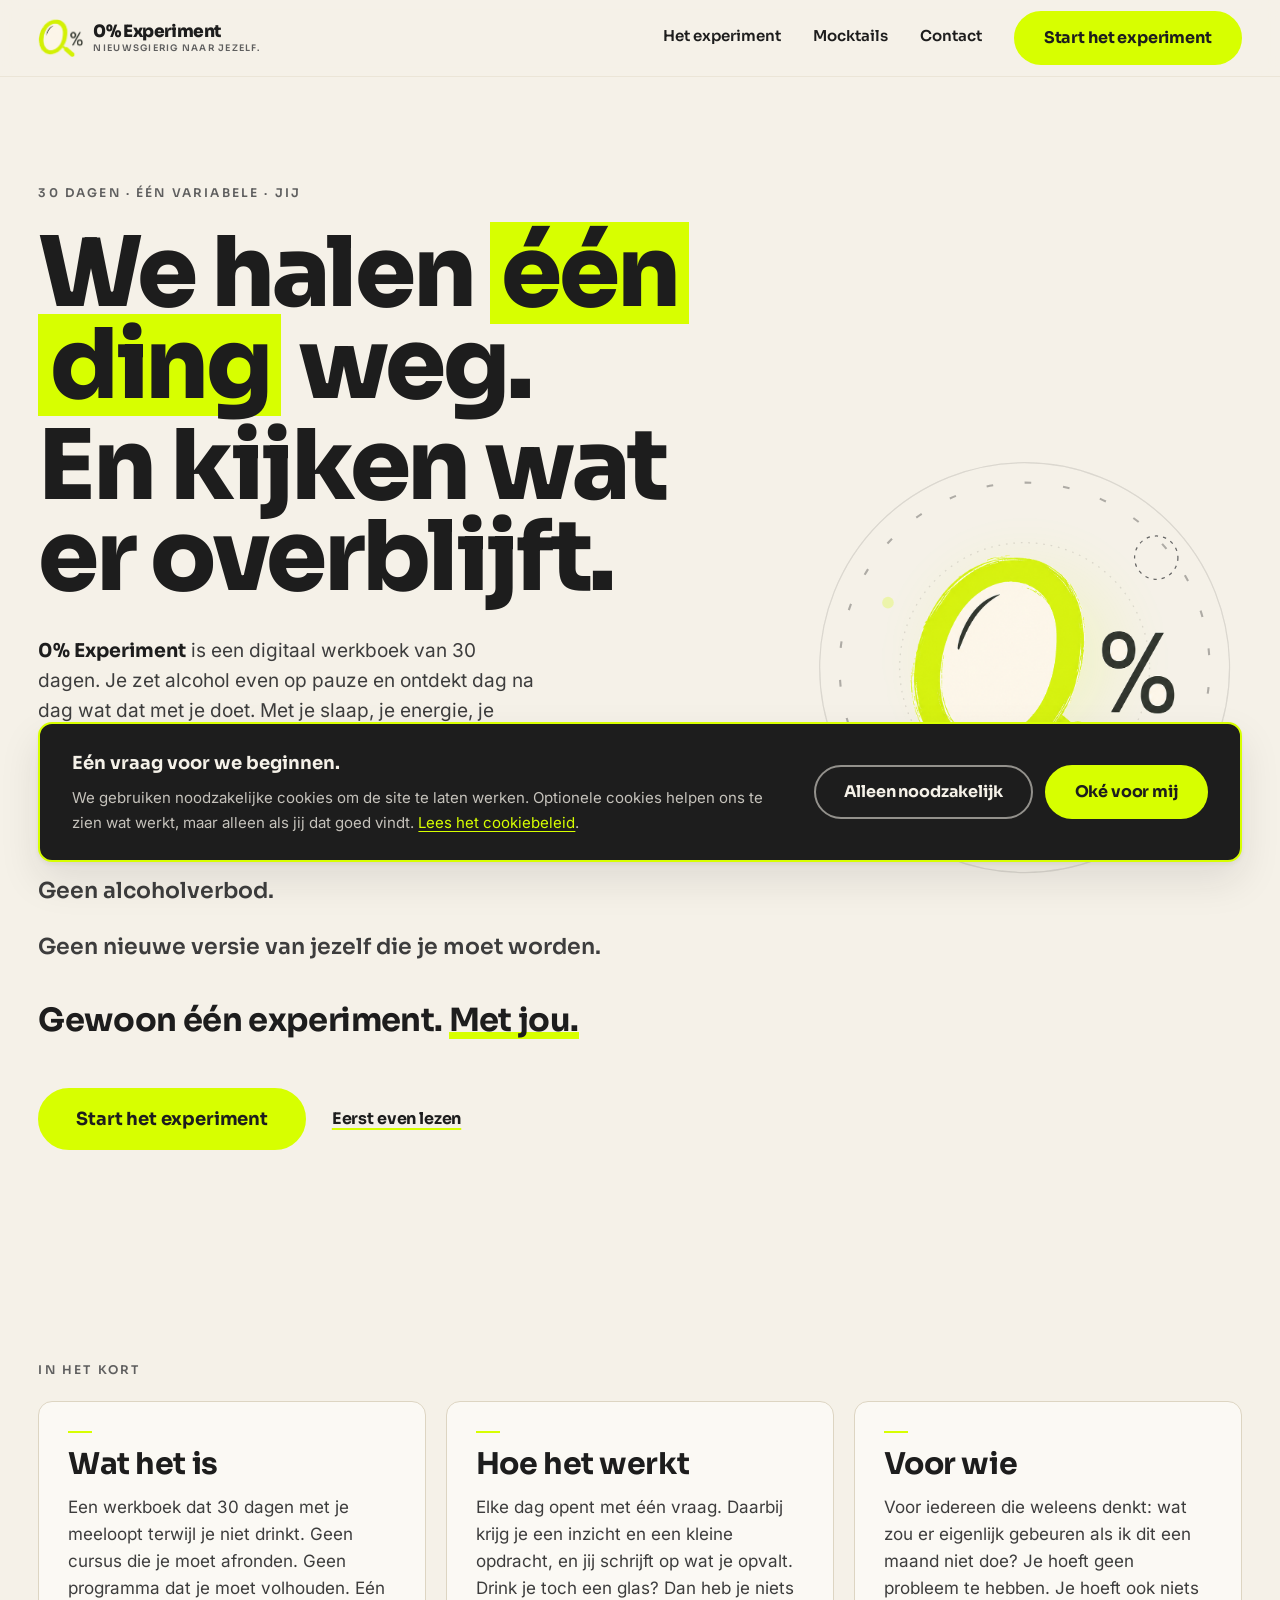
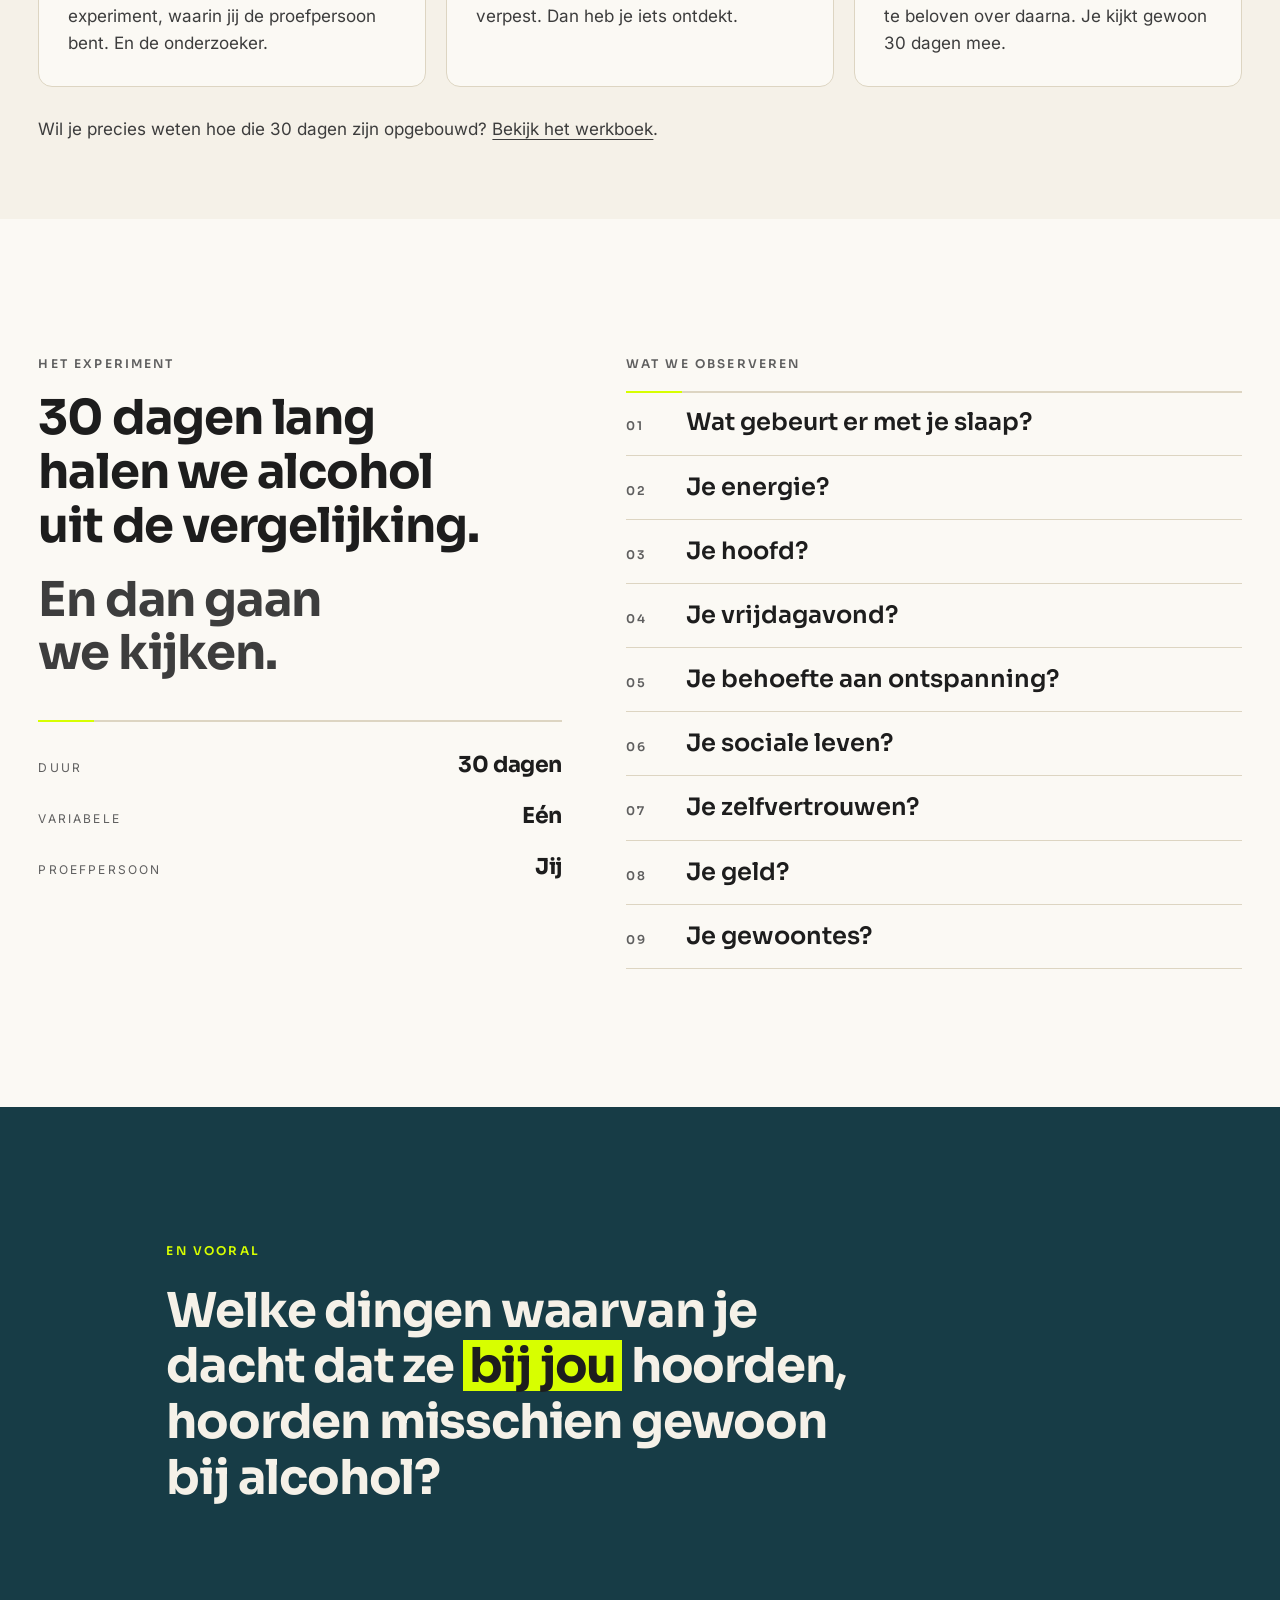
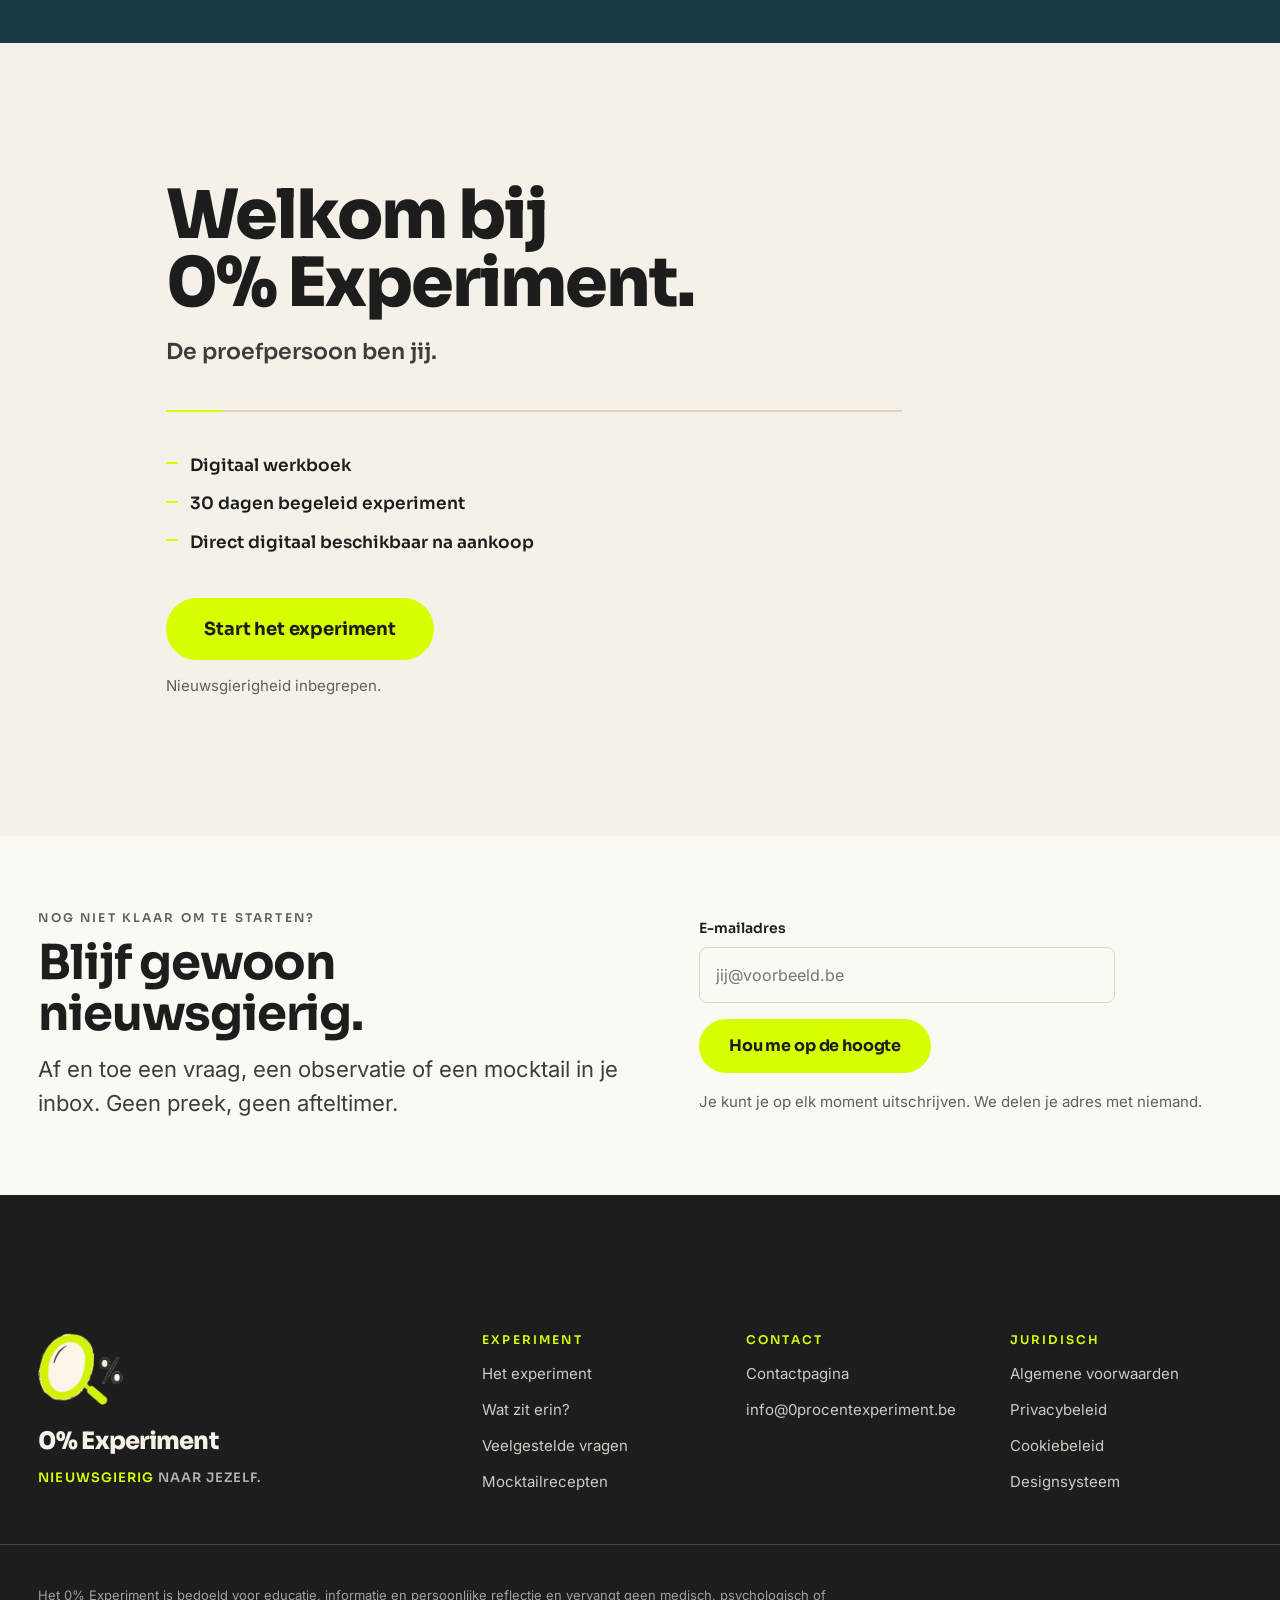
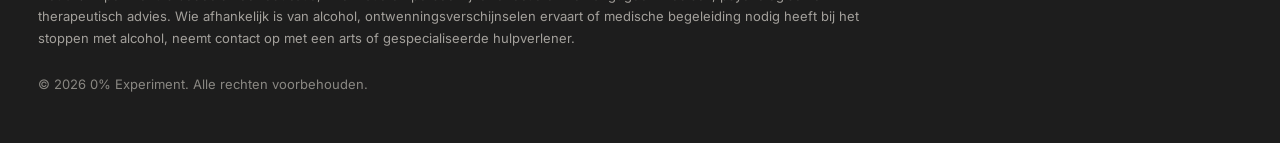
==== commit 6f0ea03f: "Explain the concept on the homepage, drop em dashes site-wide The homepage opened on the idea but ne" ====
--- a/index.html
+++ b/index.html
@@ -5,19 +5,19 @@
 		<meta name="viewport" content="width=device-width, initial-scale=1" />
 		<meta name="theme-color" content="#f5f1e8" />
 
-		<title>0% Experiment — Nieuwsgierig naar jezelf.</title>
+		<title>0% Experiment · Nieuwsgierig naar jezelf.</title>
 		<meta
 			name="description"
-			content="30 dagen halen we alcohol uit de vergelijking. En dan gaan we kijken. Geen detox, geen verbod — één experiment. De proefpersoon ben jij."
+			content="Een digitaal werkboek dat je 30 dagen zonder alcohol begeleidt, met elke dag één vraag. Geen detox, geen verbod. Eén experiment, en de proefpersoon ben jij."
 		/>
 		<link rel="canonical" href="https://0-project.netlify.app/" />
 
 		<meta property="og:type" content="website" />
 		<meta property="og:site_name" content="0% Experiment" />
-		<meta property="og:title" content="0% Experiment — Nieuwsgierig naar jezelf." />
+		<meta property="og:title" content="0% Experiment · Nieuwsgierig naar jezelf." />
 		<meta
 			property="og:description"
-			content="30 dagen halen we alcohol uit de vergelijking. En dan gaan we kijken. Geen detox, geen verbod — één experiment. De proefpersoon ben jij."
+			content="Een digitaal werkboek dat je 30 dagen zonder alcohol begeleidt, met elke dag één vraag. Geen detox, geen verbod. Eén experiment, en de proefpersoon ben jij."
 		/>
 		<meta property="og:url" content="https://0-project.netlify.app/" />
 		<meta property="og:locale" content="nl_BE" />
@@ -53,6 +53,13 @@
 							>
 							<span class="hero__line"><span>En kijken wat er overblijft.</span></span>
 						</h1>
+
+						<p class="hero__intro">
+							<strong>0% Experiment</strong> is een digitaal werkboek van 30 dagen. Je zet
+							alcohol even op pauze en ontdekt dag na dag wat dat met je doet. Met je slaap,
+							je energie, je hoofd, je vrijdagavond. Niet omdat het moet. Omdat je benieuwd
+							bent.
+						</p>
 
 						<div class="hero__negations t-cadence u-enter-group">
 							<p>Geen detox.</p>
@@ -120,6 +127,51 @@
 				</div>
 			</section>
 
+			<!-- ─── IN HET KORT ────────────────────────────────────────────────
+			     The hero states the idea; this states the offer. Three plain
+			     answers to the three questions a first-time visitor has — what
+			     is this, how does it work, is it for me — so nobody has to
+			     scroll to find out what they landed on. -->
+			<section class="o-section o-section--tight kort">
+				<div class="o-container">
+					<p class="t-eyebrow kort__label">In het kort</p>
+
+					<div class="kort__grid">
+						<article class="c-card kort__card" data-reveal>
+							<h2 class="t-h3 kort__title">Wat het is</h2>
+							<p class="kort__text">
+								Een werkboek dat 30 dagen met je meeloopt terwijl je niet drinkt. Geen cursus
+								die je moet afronden. Geen programma dat je moet volhouden. Eén experiment,
+								waarin jij de proefpersoon bent. En de onderzoeker.
+							</p>
+						</article>
+
+						<article class="c-card kort__card" data-reveal>
+							<h2 class="t-h3 kort__title">Hoe het werkt</h2>
+							<p class="kort__text">
+								Elke dag opent met één vraag. Daarbij krijg je een inzicht en een kleine
+								opdracht, en jij schrijft op wat je opvalt. Drink je toch een glas? Dan heb je
+								niets verpest. Dan heb je iets ontdekt.
+							</p>
+						</article>
+
+						<article class="c-card kort__card" data-reveal>
+							<h2 class="t-h3 kort__title">Voor wie</h2>
+							<p class="kort__text">
+								Voor iedereen die weleens denkt: wat zou er eigenlijk gebeuren als ik dit een
+								maand niet doe? Je hoeft geen probleem te hebben. Je hoeft ook niets te
+								beloven over daarna. Je kijkt gewoon 30 dagen mee.
+							</p>
+						</article>
+					</div>
+
+					<p class="kort__more">
+						Wil je precies weten hoe die 30 dagen zijn opgebouwd?
+						<a href="product.html">Bekijk het werkboek</a>.
+					</p>
+				</div>
+			</section>
+
 			<!-- ─── HET EXPERIMENT ─────────────────────────────────────────────
 			     Laid out as the observation sheet the experiment implies: the
 			     premise on the left, the nine things we watch numbered on the
--- a/assets/css/page-home.css
+++ b/assets/css/page-home.css
@@ -21,6 +21,22 @@
 .hero__title {
 	margin-bottom: 2rem;
 }
+/* The one plain sentence on the page: what this actually is, stated before
+   the copy starts playing with negations. Sized between lead and body so it
+   reads as explanation, not as another claim. */
+.hero__intro {
+	max-width: 42ch;
+	margin-bottom: 1.75rem;
+	font-size: clamp(1.0625rem, 1rem + 0.35vw, 1.1875rem);
+	line-height: 1.6;
+	color: var(--color-ink-muted);
+}
+.hero__intro strong {
+	font-family: var(--font-display);
+	font-weight: 700;
+	color: var(--color-ink);
+}
+
 .hero__negations {
 	font-family: var(--font-display);
 	font-weight: 600;
@@ -135,6 +151,11 @@
 }
 .hero__line:nth-child(2) > span {
 	animation-delay: 200ms;
+}
+
+/* Between the second title line (200ms) and the first negation (340ms). */
+.hero__intro {
+	animation-delay: 280ms;
 }
 
 .hero__negations > p:nth-child(1) {
@@ -282,6 +303,52 @@
 	.hero__mark::before {
 		animation: none;
 		opacity: 1;
+	}
+}
+
+/* ─── IN HET KORT ─────────────────────────────────────────────────────────
+   Three plain answers, sitting on the hero's own surface so they read as the
+   end of the opening rather than the start of a new chapter. Cards, because
+   three short answers side by side are easier to scan than three paragraphs.
+   ----------------------------------------------------------------------- */
+.kort__label {
+	margin-bottom: 1.5rem;
+}
+.kort__grid {
+	display: grid;
+	gap: 1rem;
+}
+.kort__card {
+	/* The hero surface is creme; the raised card needs a touch more contrast
+	   than the hairline gives it on that background. */
+	border-color: var(--color-line-strong);
+}
+.kort__title {
+	margin-bottom: 0.75rem;
+}
+/* The accent tick that opens each answer — the same mark .welkom__specs uses,
+   so the two lists read as the same voice. */
+.kort__title::before {
+	content: '';
+	display: block;
+	width: 1.5rem;
+	height: 2px;
+	margin-bottom: 0.9rem;
+	background: var(--color-accent);
+}
+.kort__text {
+	color: var(--color-ink-muted);
+	line-height: 1.6;
+}
+.kort__more {
+	margin-top: 1.75rem;
+	color: var(--color-ink-muted);
+}
+
+@media (min-width: 48rem) {
+	.kort__grid {
+		grid-template-columns: repeat(3, minmax(0, 1fr));
+		gap: 1.25rem;
 	}
 }
 
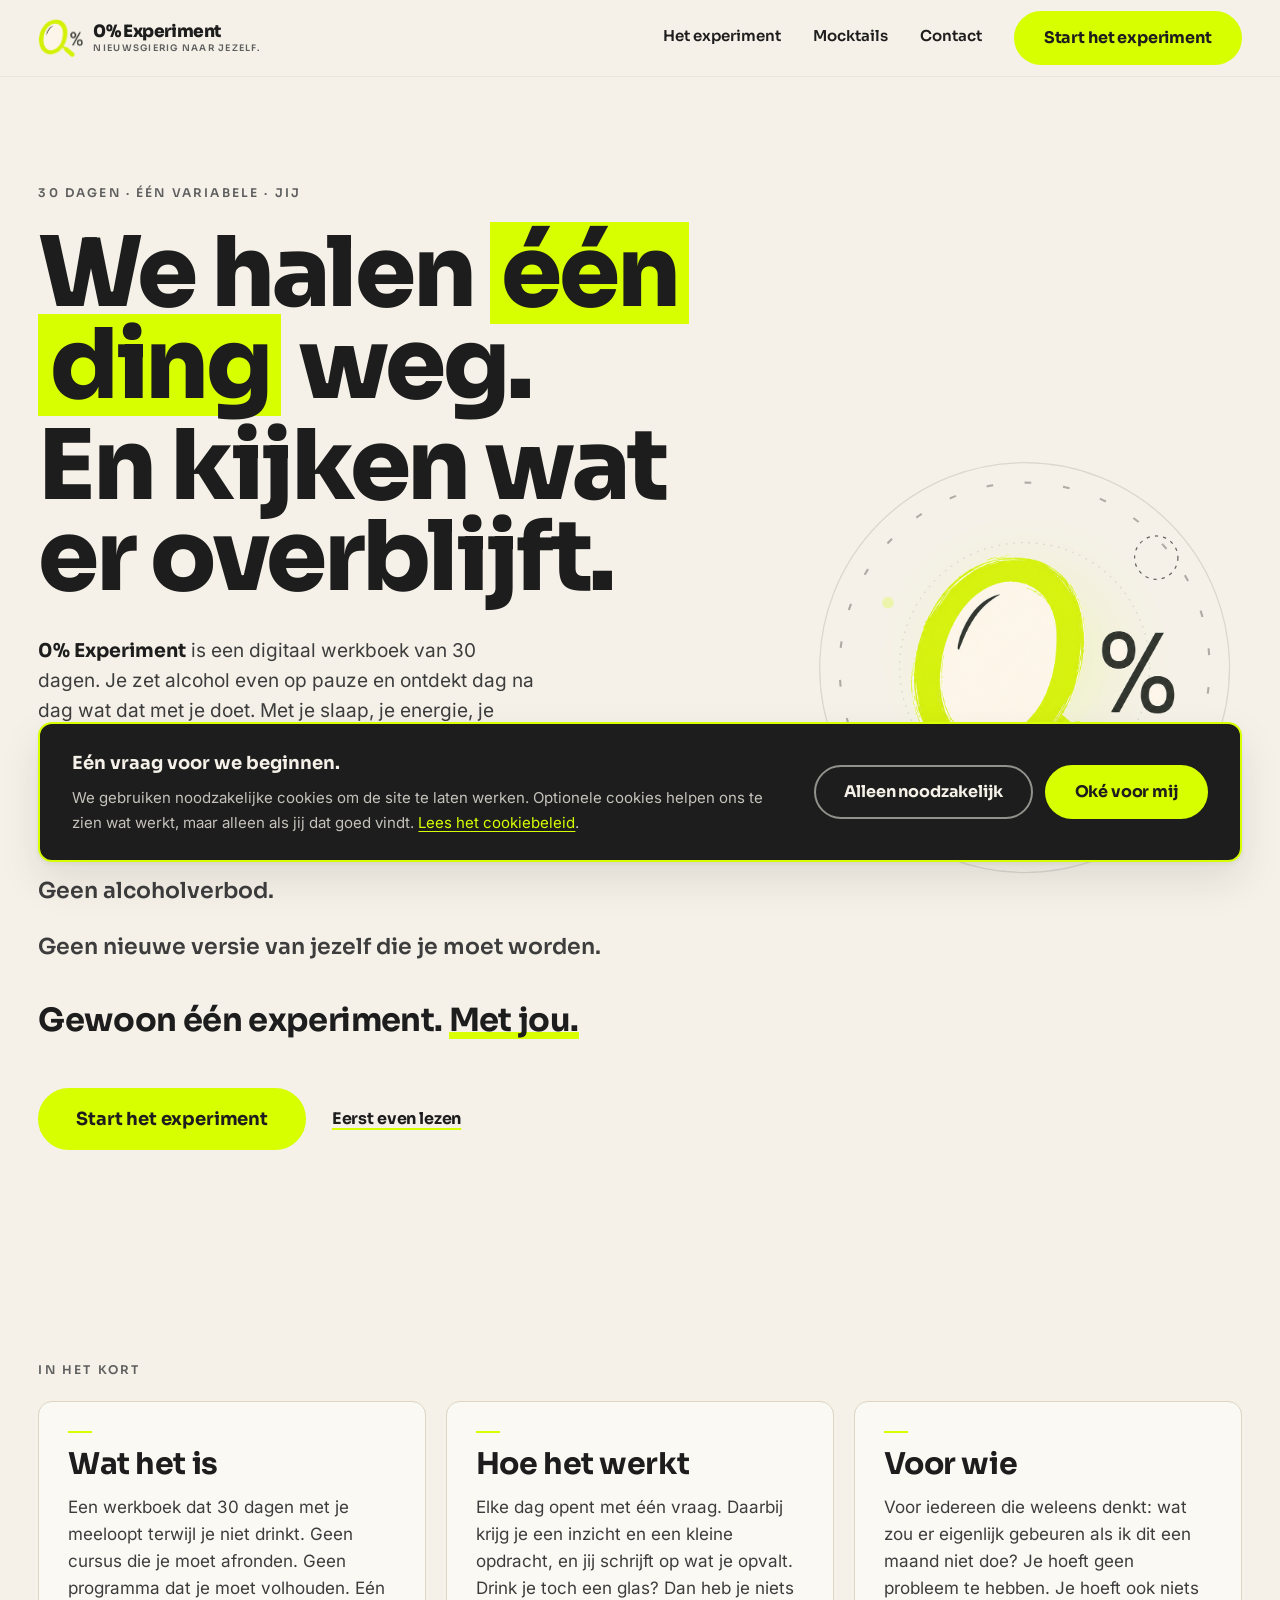
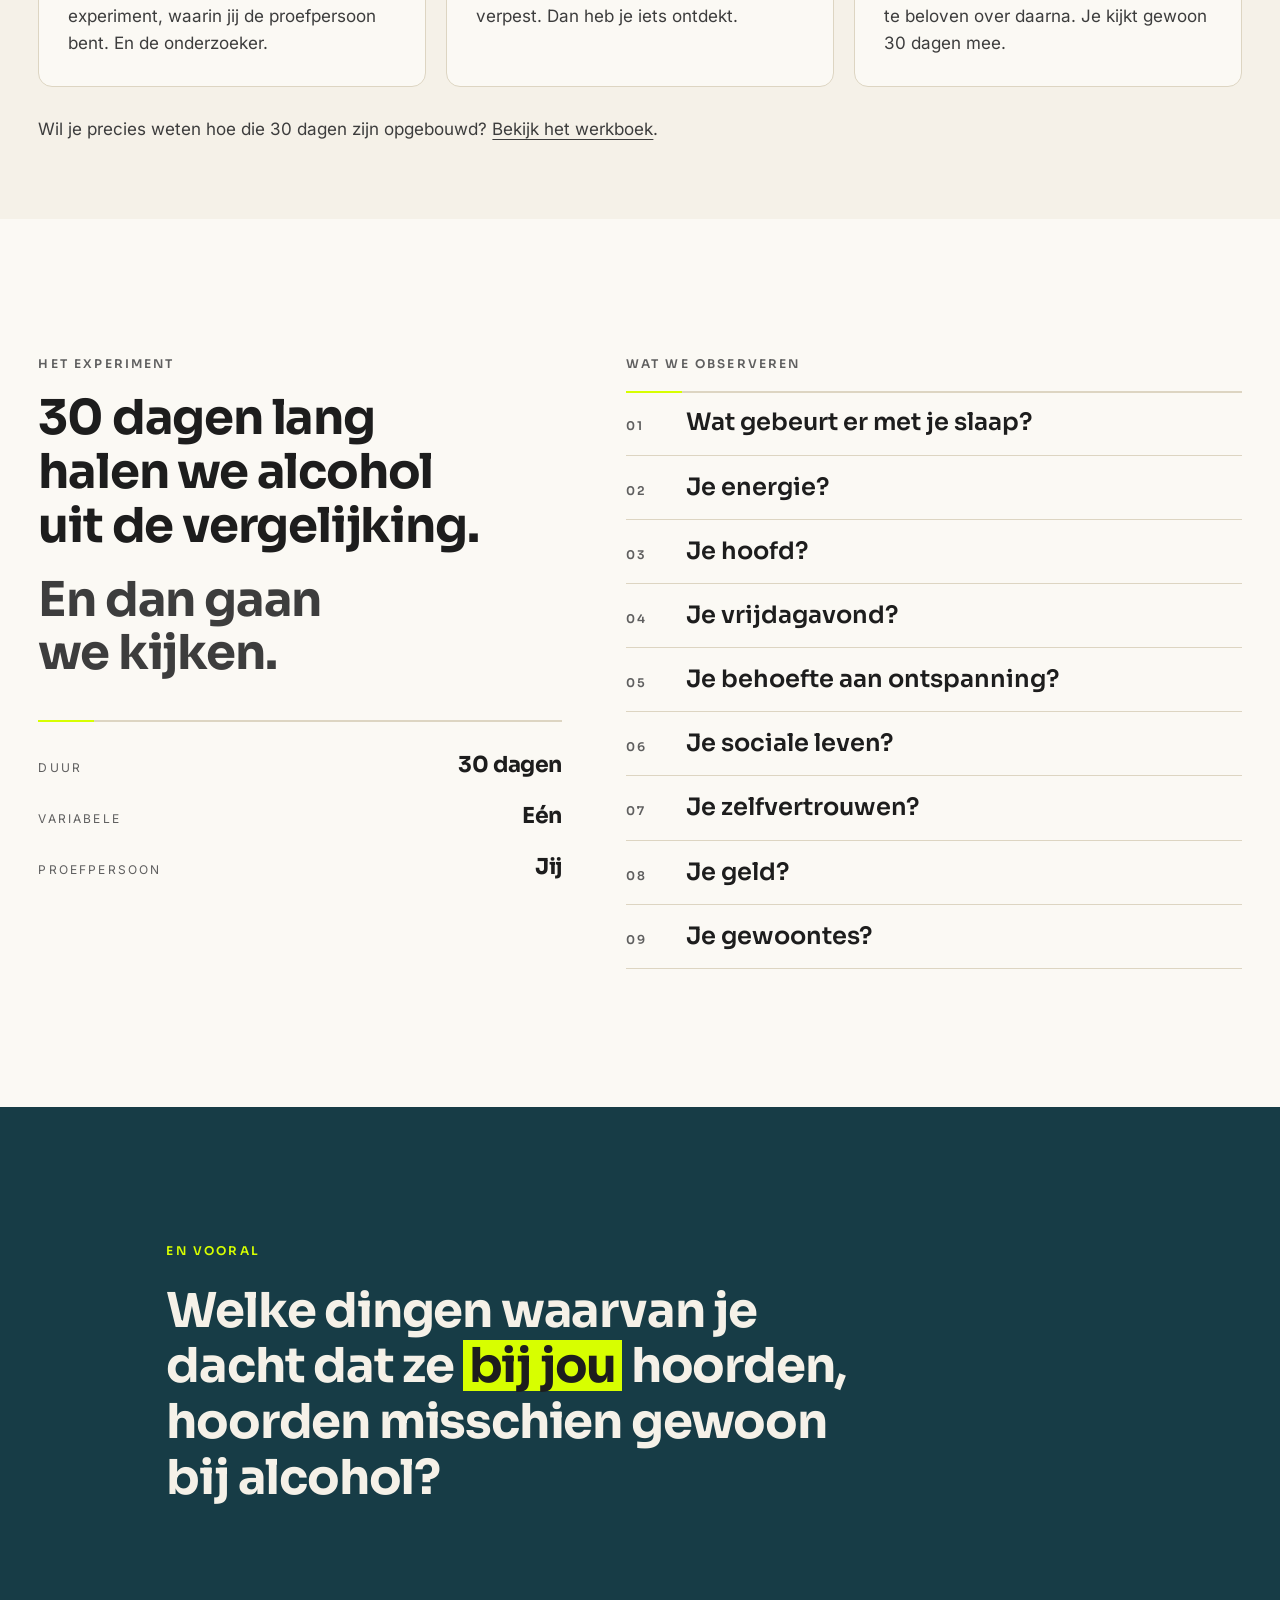
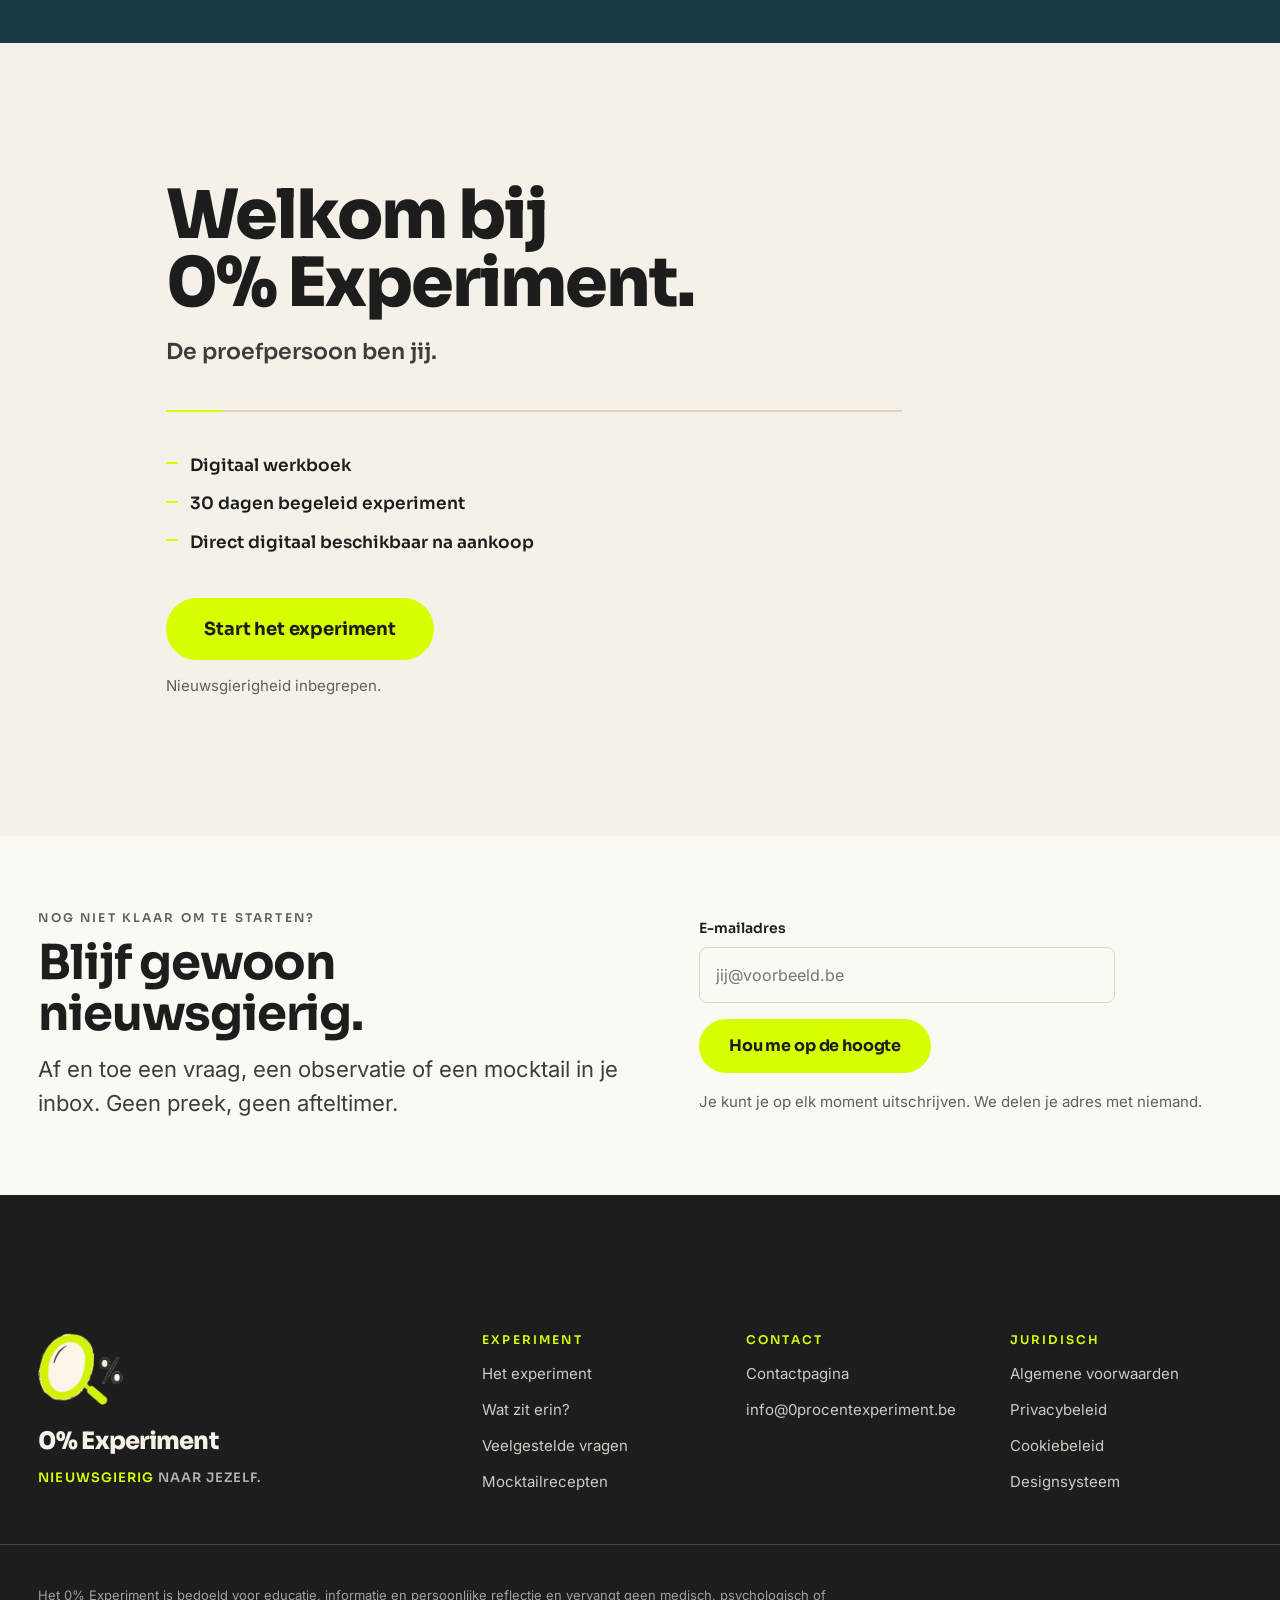
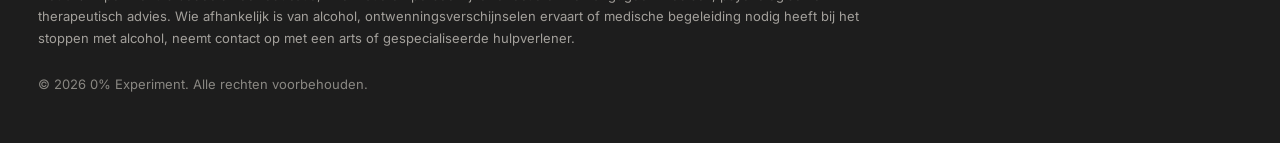
==== commit e6e94359: "Point canonical URLs, sitemap and Stripe redirect at 0procentexperiment.com The client chose the no-" ====
--- a/index.html
+++ b/index.html
@@ -10,7 +10,7 @@
 			name="description"
 			content="Een digitaal werkboek dat je 30 dagen zonder alcohol begeleidt, met elke dag één vraag. Geen detox, geen verbod. Eén experiment, en de proefpersoon ben jij."
 		/>
-		<link rel="canonical" href="https://0-project.netlify.app/" />
+		<link rel="canonical" href="https://0procentexperiment.com/" />
 
 		<meta property="og:type" content="website" />
 		<meta property="og:site_name" content="0% Experiment" />
@@ -19,9 +19,9 @@
 			property="og:description"
 			content="Een digitaal werkboek dat je 30 dagen zonder alcohol begeleidt, met elke dag één vraag. Geen detox, geen verbod. Eén experiment, en de proefpersoon ben jij."
 		/>
-		<meta property="og:url" content="https://0-project.netlify.app/" />
+		<meta property="og:url" content="https://0procentexperiment.com/" />
 		<meta property="og:locale" content="nl_BE" />
-		<meta property="og:image" content="https://0-project.netlify.app/brand/icon-512.png" />
+		<meta property="og:image" content="https://0procentexperiment.com/brand/icon-512.png" />
 		<meta name="twitter:card" content="summary_large_image" />
 
 		<link rel="icon" href="favicon.png" />
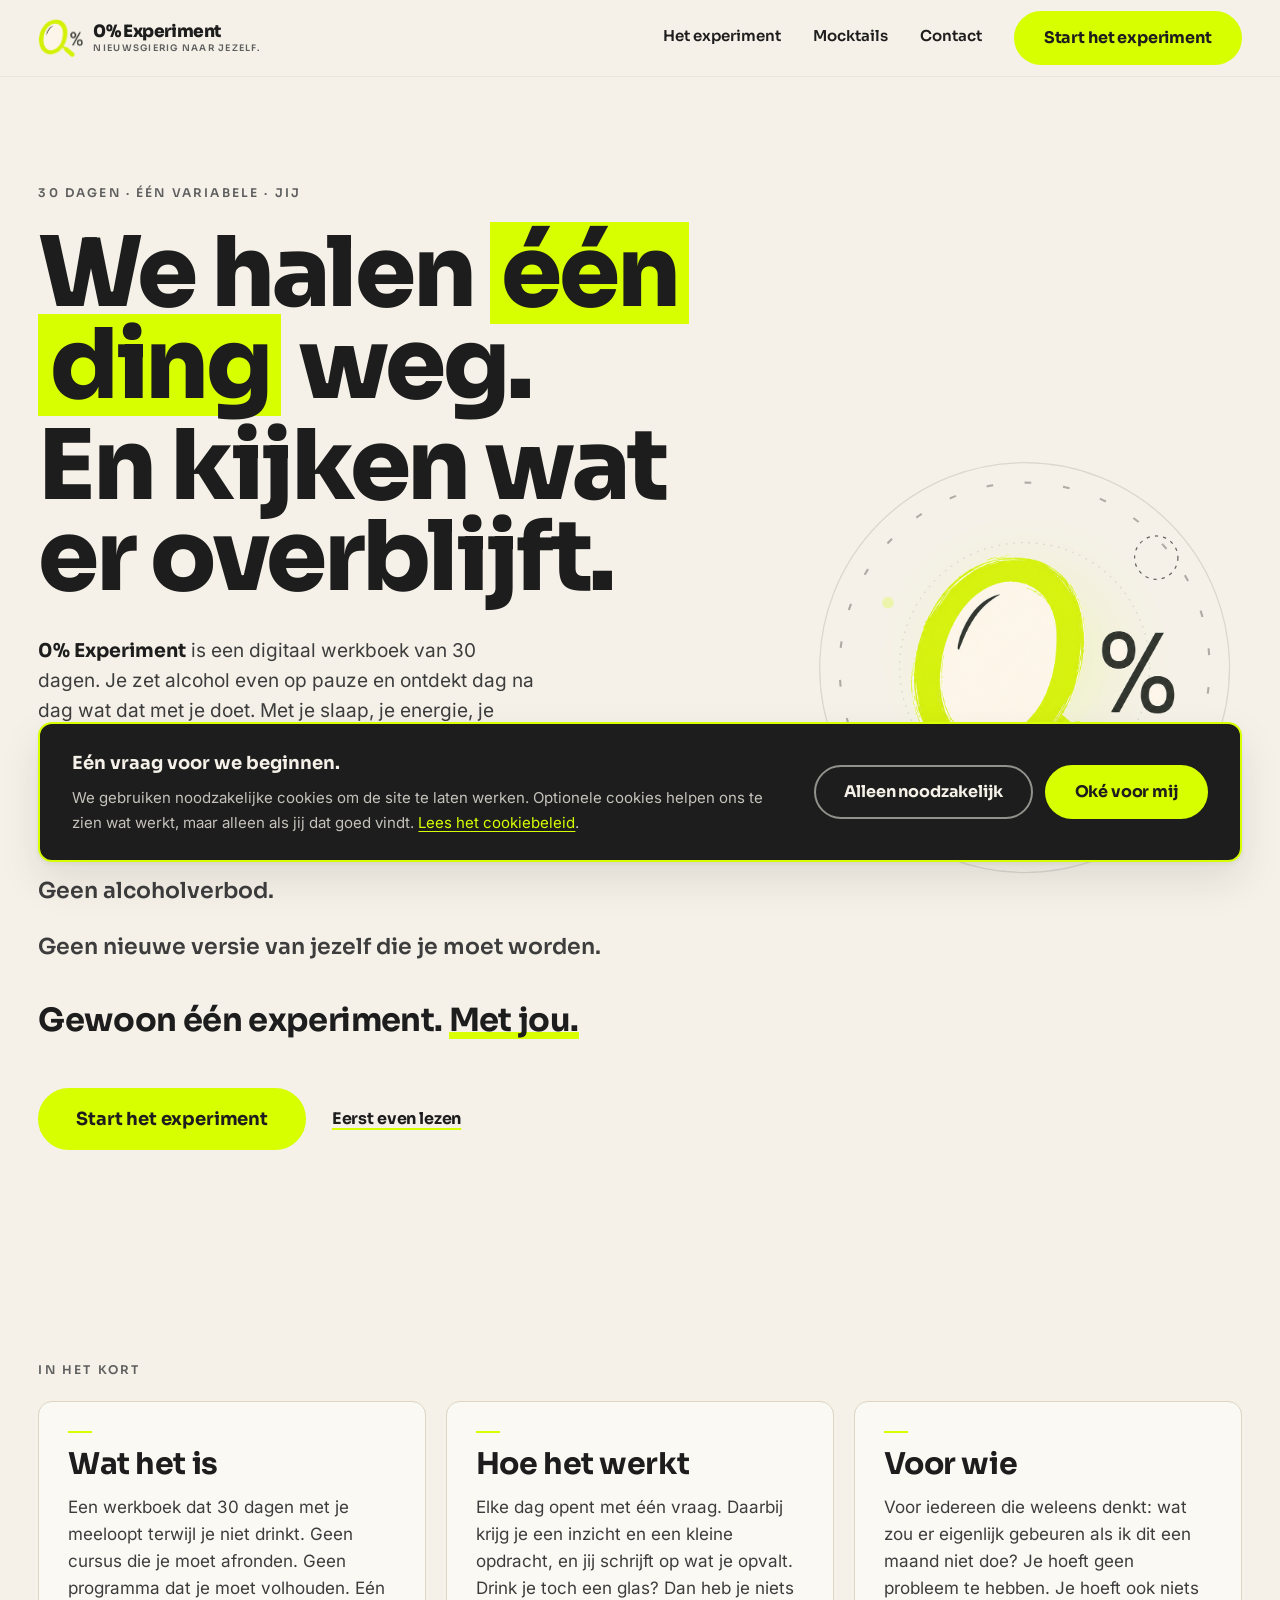
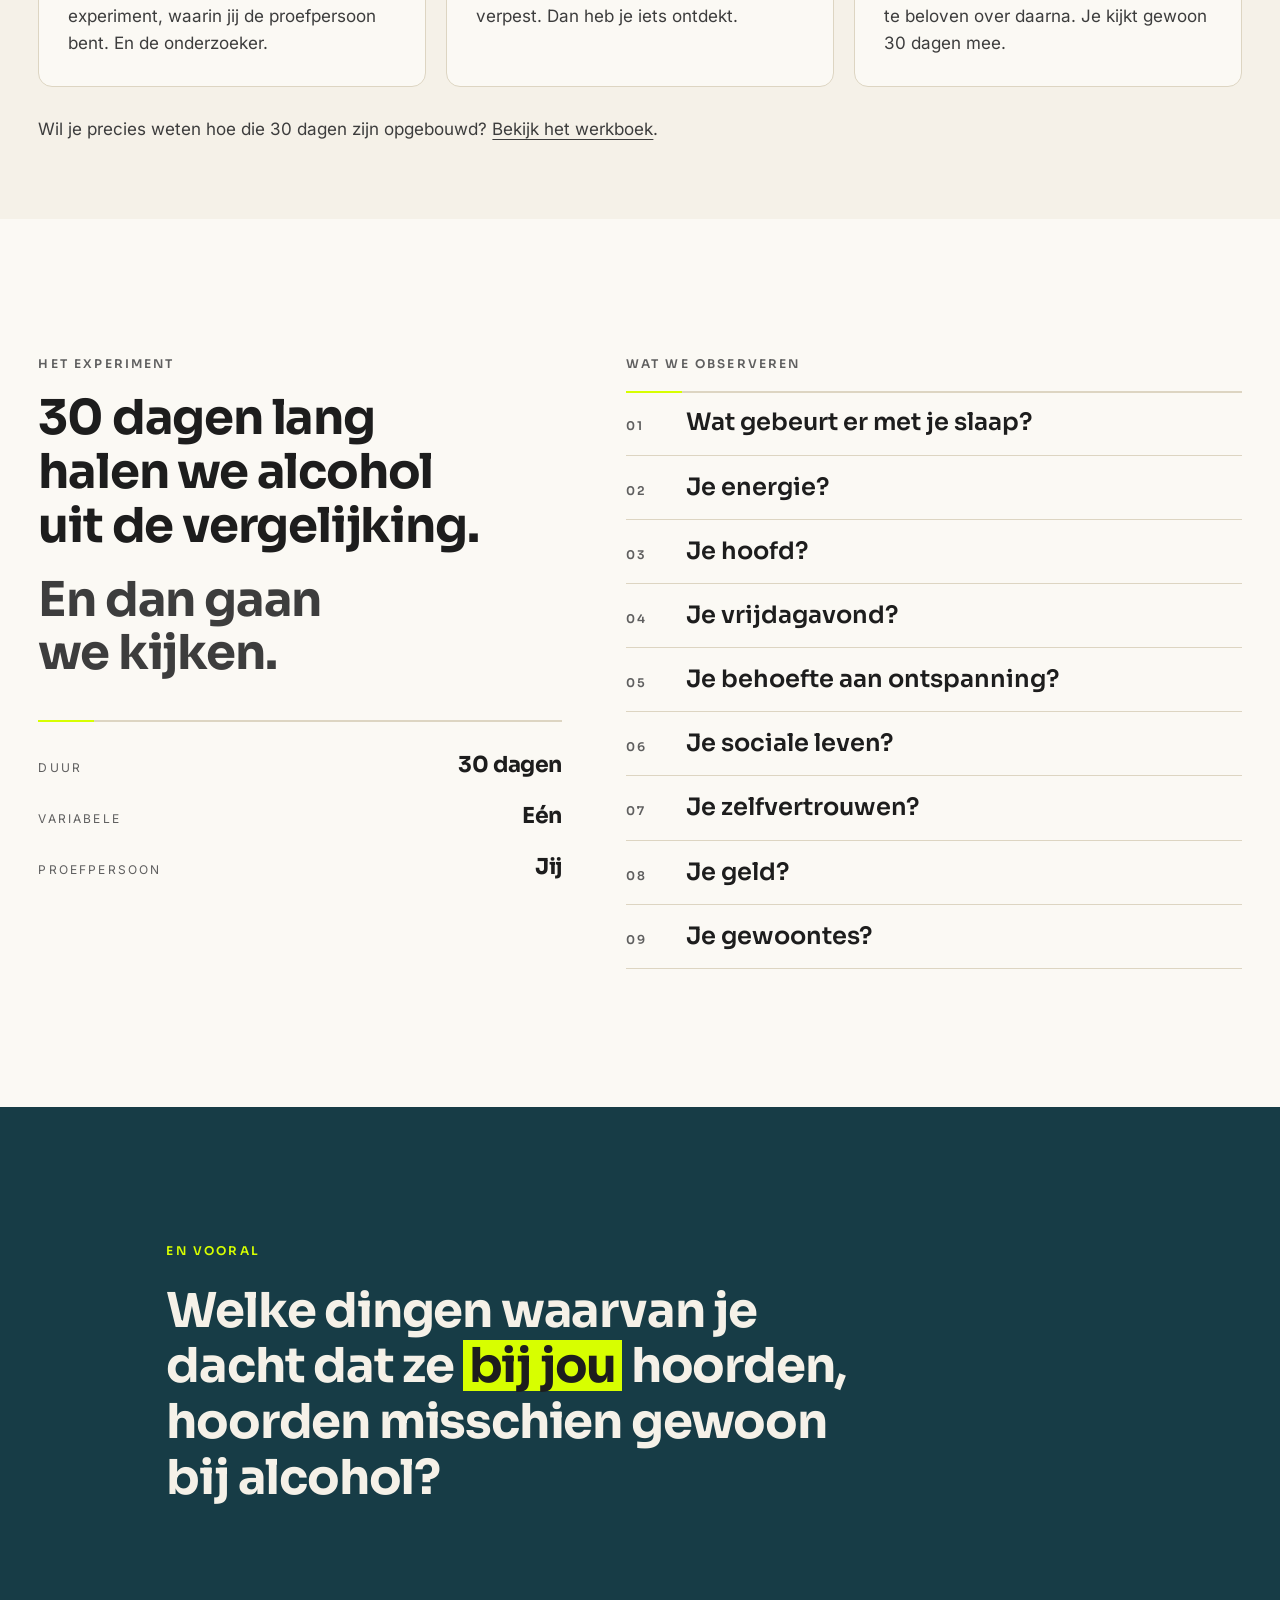
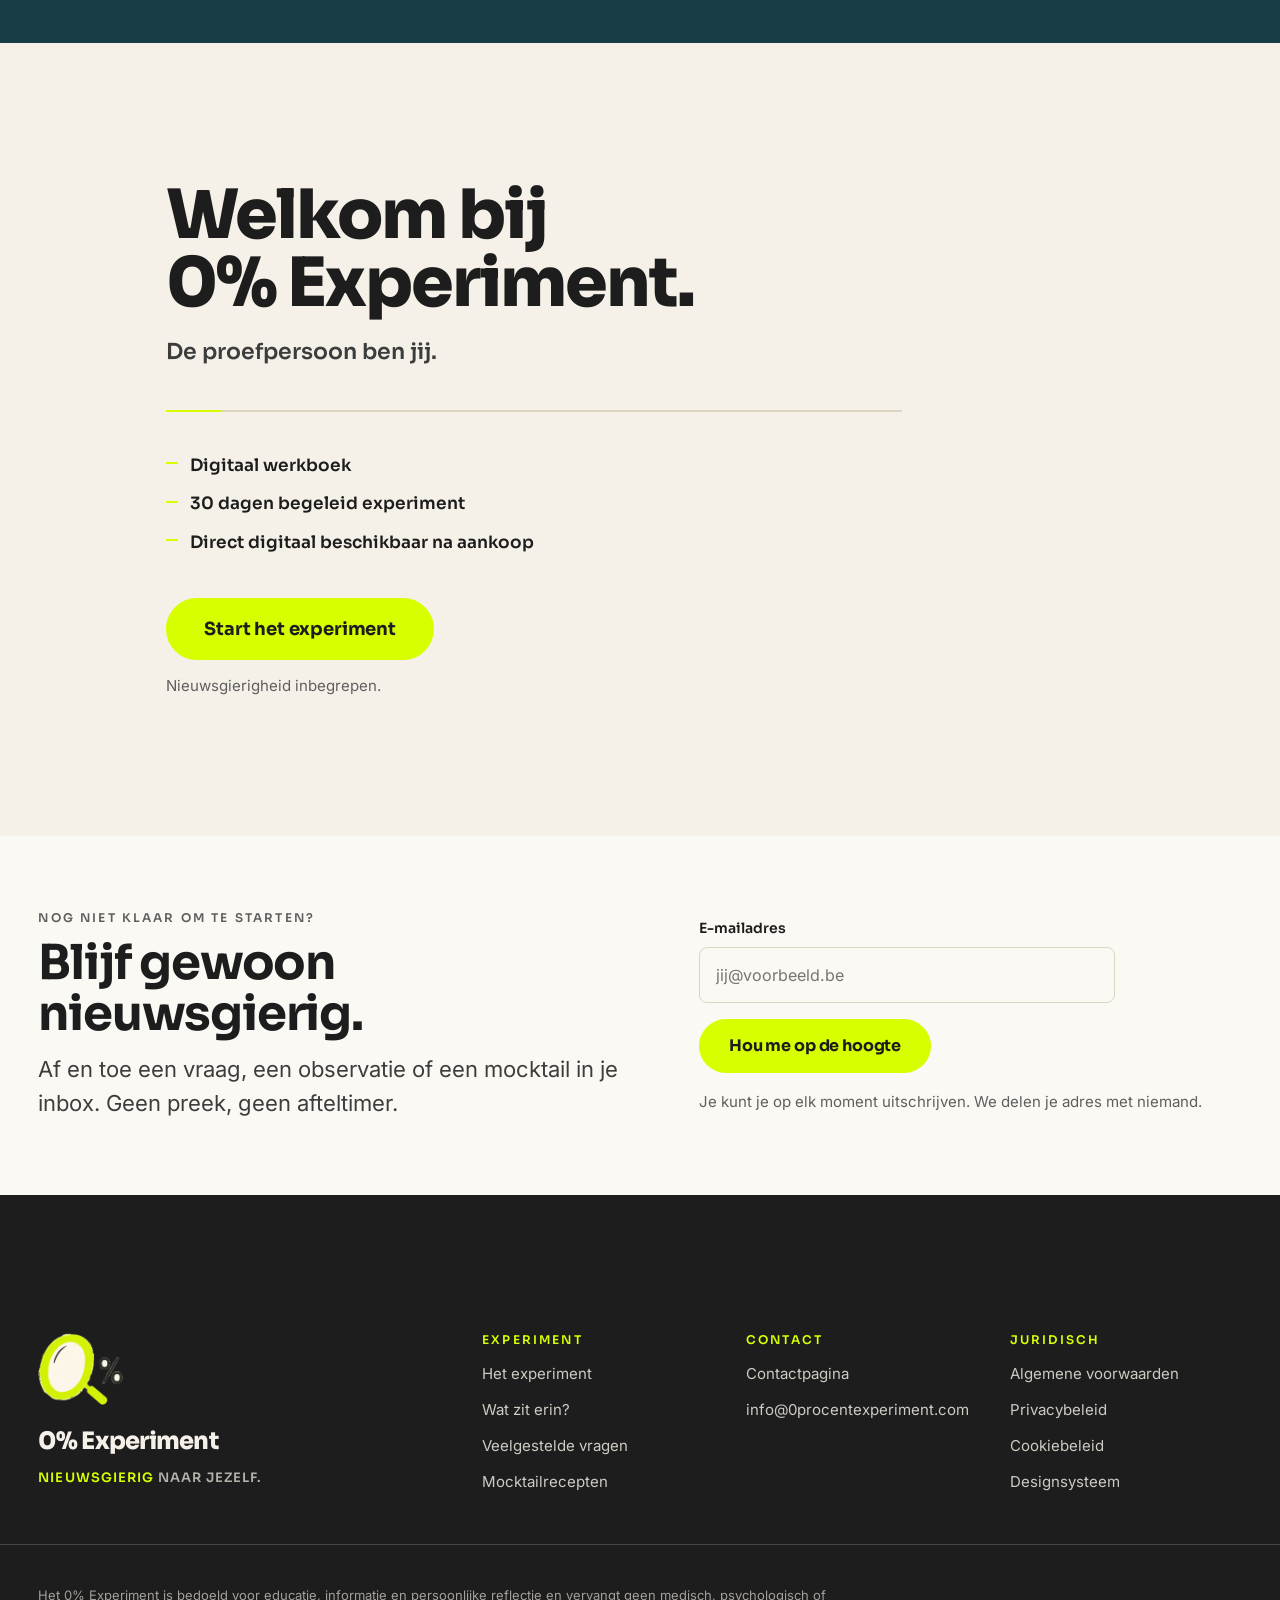
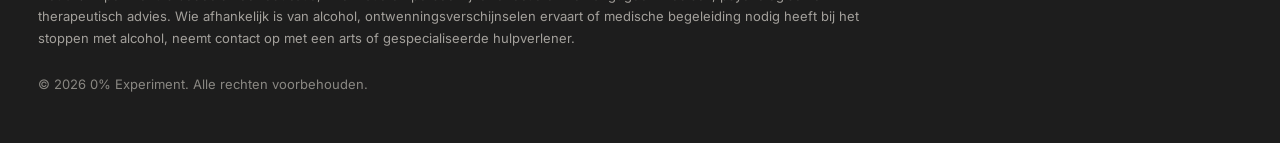
==== commit c72a5e13: "Send buy buttons to Plug&Pay, put the thank-you page on hold Client feedback: checkout runs through " ====
--- a/index.html
+++ b/index.html
@@ -72,7 +72,7 @@
 						</p>
 
 						<div class="hero__cta">
-							<a href="product.html#start" class="c-btn c-btn--primary c-btn--lg"
+							<a href="product.html#start" class="c-btn c-btn--primary c-btn--lg" data-buy
 								>Start het experiment</a
 							>
 							<a href="product.html" class="c-btn c-btn--ghost">Eerst even lezen</a>
@@ -257,7 +257,7 @@
 						</ul>
 
 						<div class="welkom__cta">
-							<a href="product.html#start" class="c-btn c-btn--primary c-btn--lg"
+							<a href="product.html#start" class="c-btn c-btn--primary c-btn--lg" data-buy
 								>Start het experiment</a
 							>
 							<p class="welkom__note u-faint t-small" data-site="product-footnote">
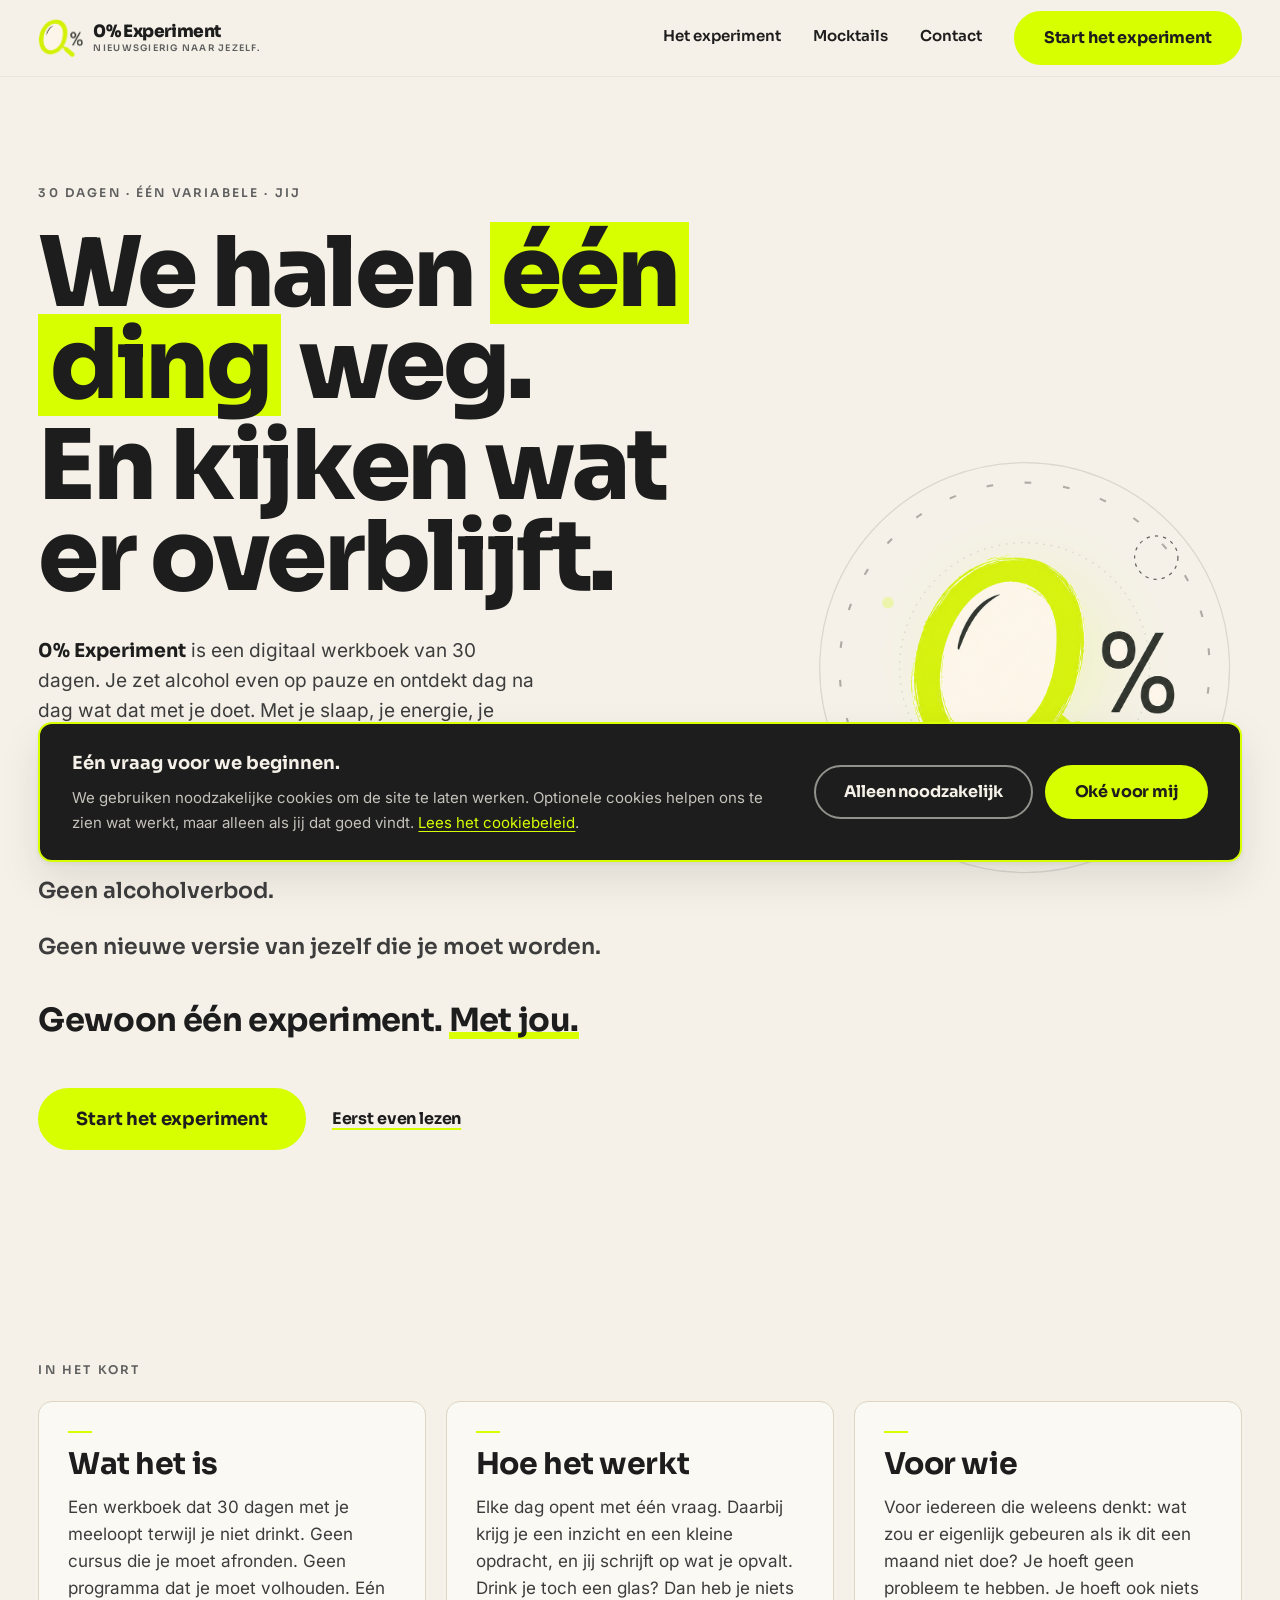
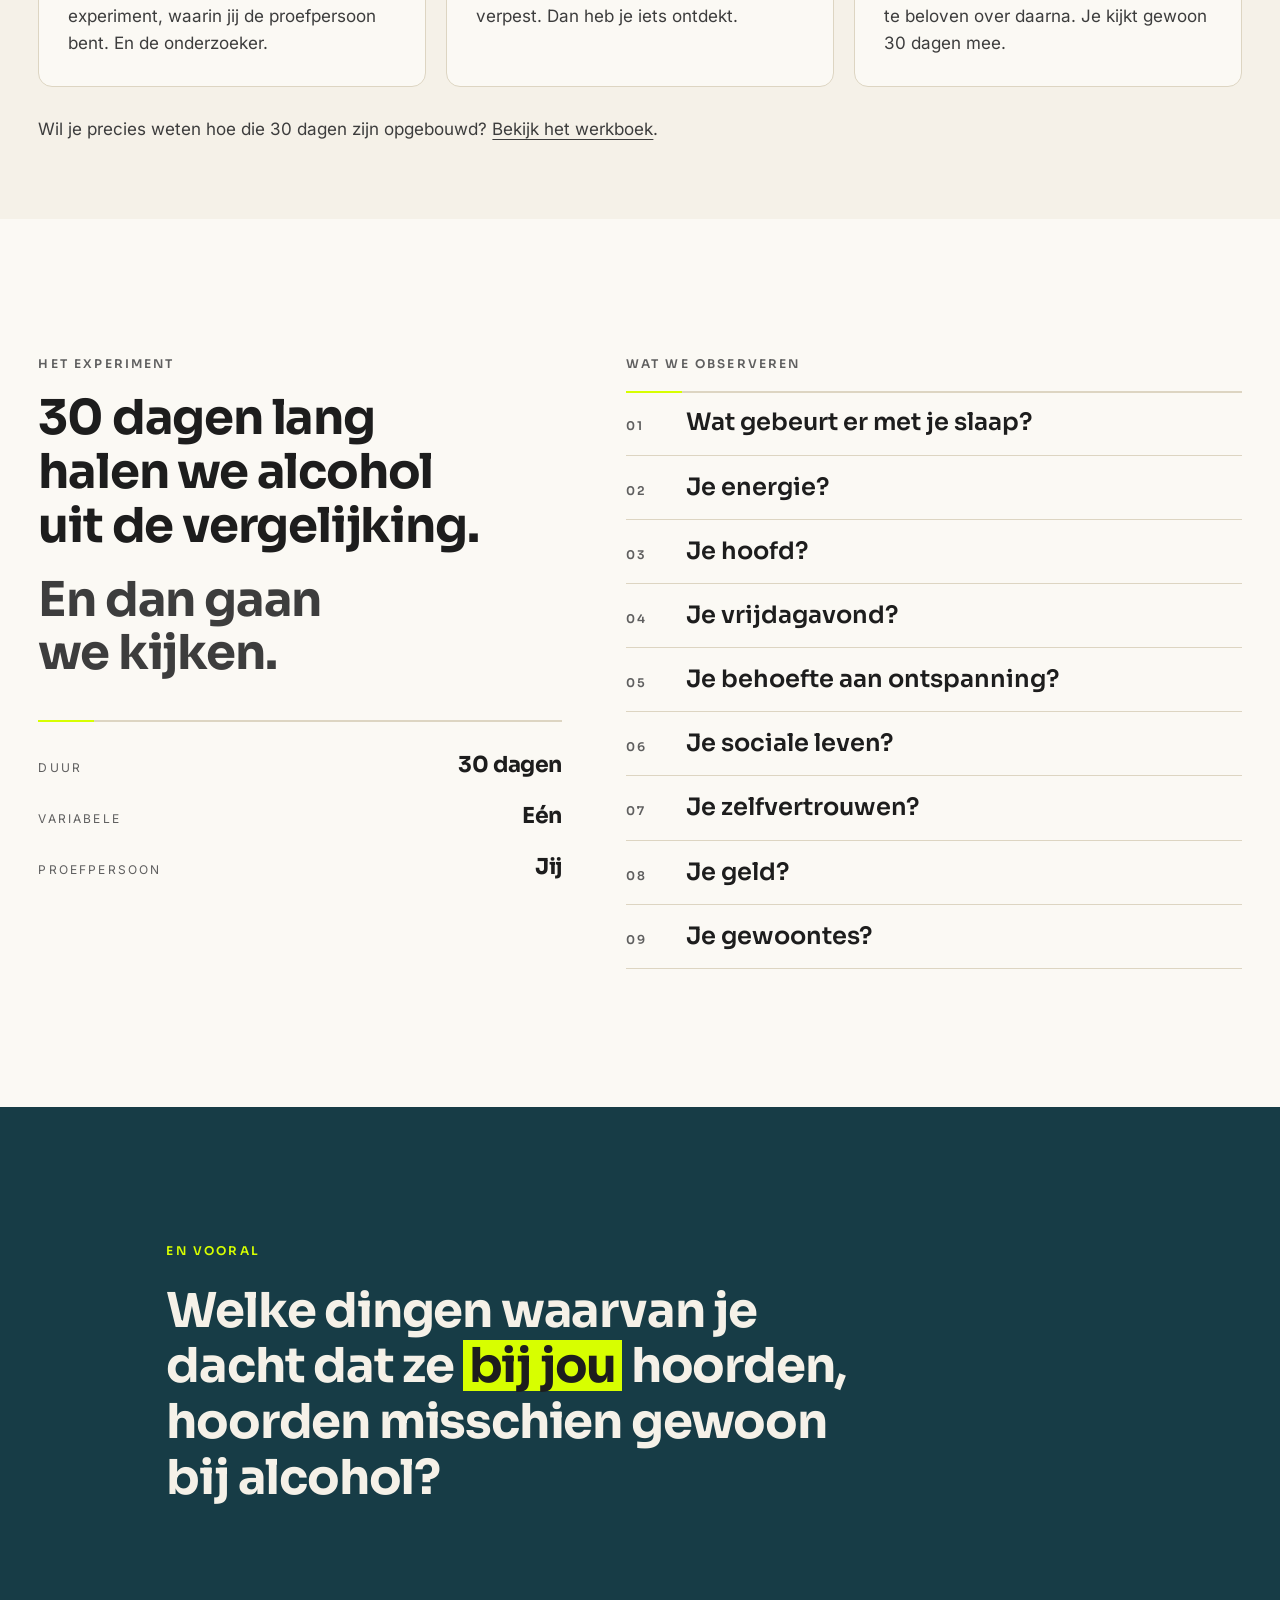
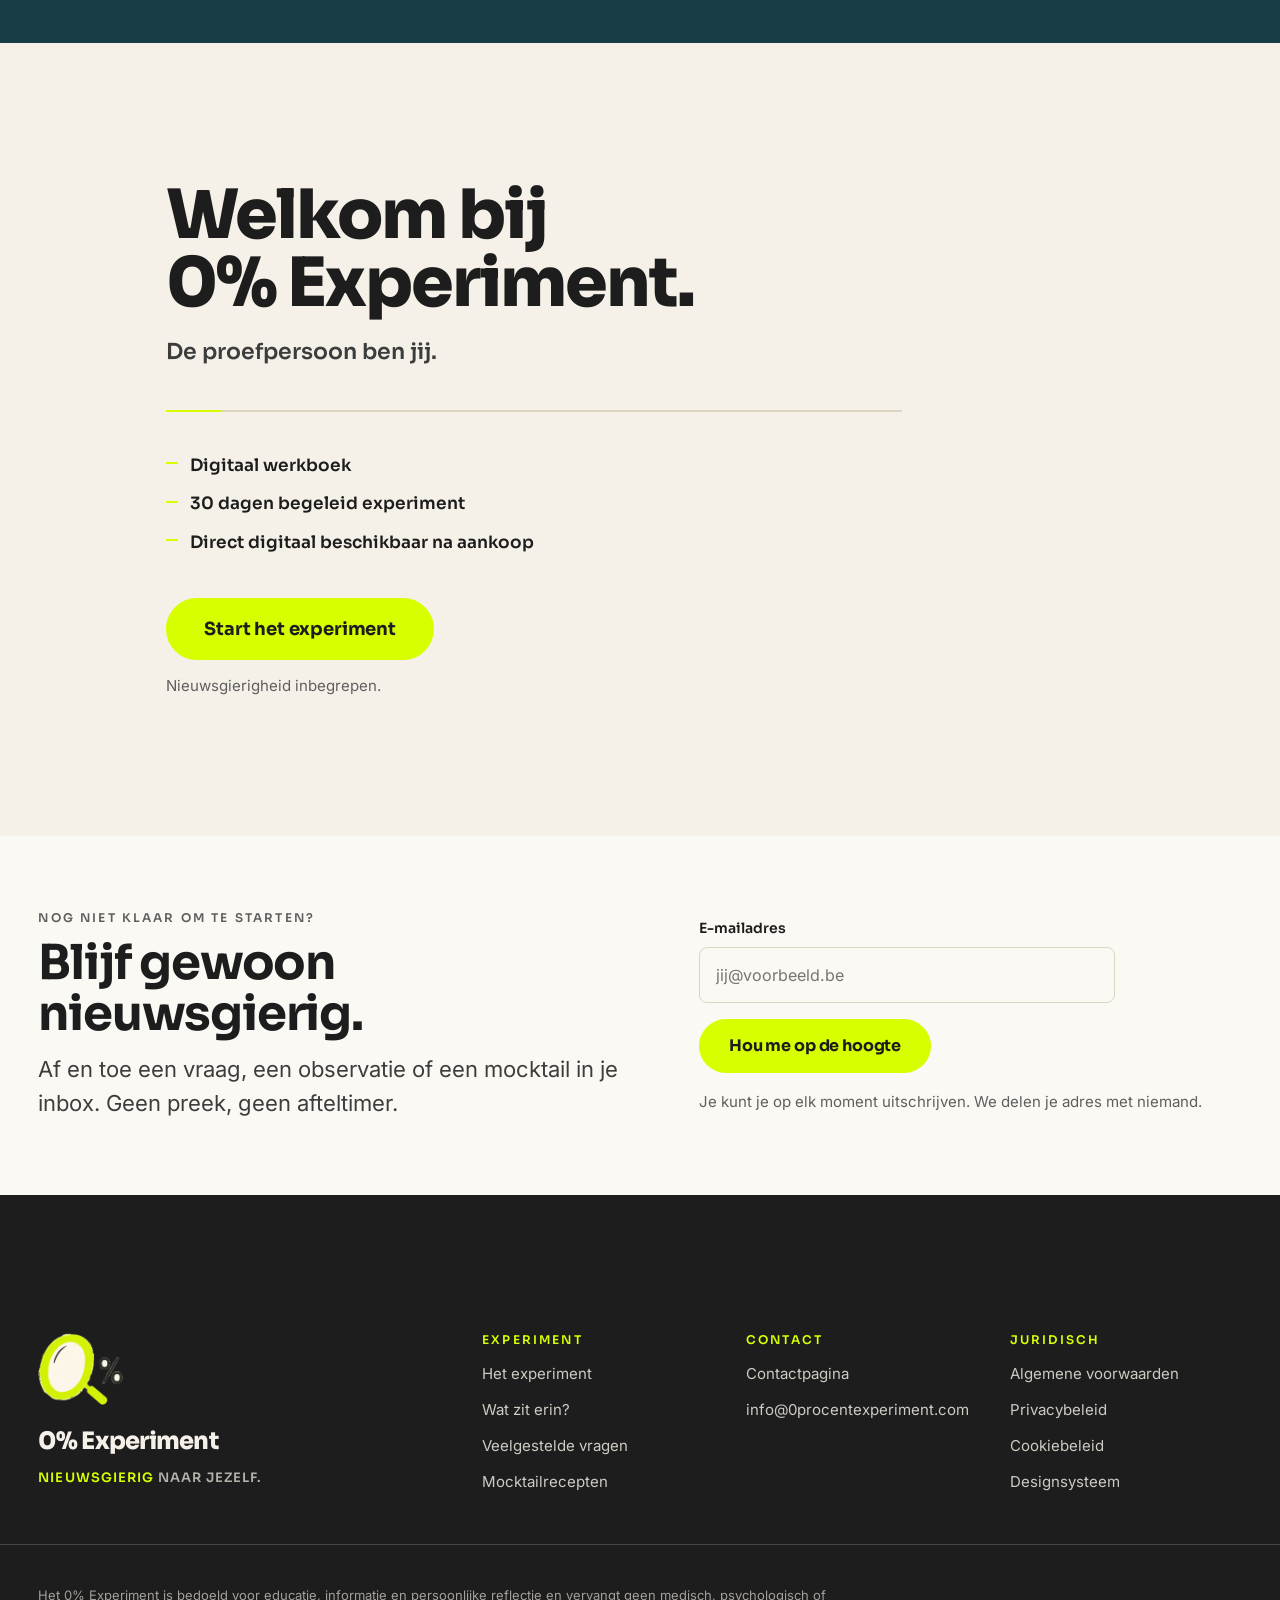
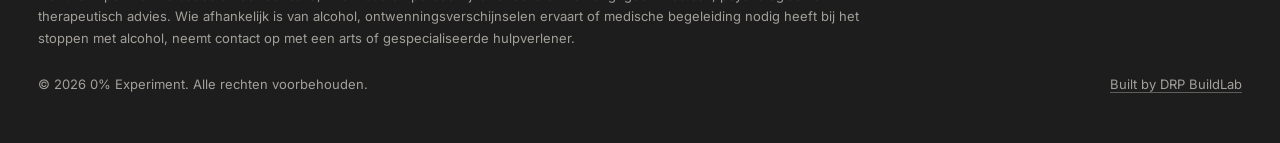
==== commit c6453a85: "fix contact and SEO&GEO" ====
--- a/index.html
+++ b/index.html
@@ -5,11 +5,12 @@
 		<meta name="viewport" content="width=device-width, initial-scale=1" />
 		<meta name="theme-color" content="#f5f1e8" />
 
-		<title>0% Experiment · Nieuwsgierig naar jezelf.</title>
+		<title>30 dagen zonder alcohol, als experiment · 0% Experiment</title>
 		<meta
 			name="description"
 			content="Een digitaal werkboek dat je 30 dagen zonder alcohol begeleidt, met elke dag één vraag. Geen detox, geen verbod. Eén experiment, en de proefpersoon ben jij."
 		/>
+		<meta name="robots" content="index, follow, max-image-preview:large" />
 		<link rel="canonical" href="https://0procentexperiment.com/" />
 
 		<meta property="og:type" content="website" />
@@ -21,22 +22,107 @@
 		/>
 		<meta property="og:url" content="https://0procentexperiment.com/" />
 		<meta property="og:locale" content="nl_BE" />
-		<meta property="og:image" content="https://0procentexperiment.com/brand/icon-512.png" />
+		<meta property="og:image" content="https://0procentexperiment.com/assets/img/brand/og-image.png" />
+		<meta property="og:image:width" content="1200" />
+		<meta property="og:image:height" content="630" />
+		<meta property="og:image:alt" content="0% Experiment: we halen één ding weg en kijken wat er overblijft. Digitaal werkboek, 30 dagen zonder alcohol." />
 		<meta name="twitter:card" content="summary_large_image" />
 
 		<link rel="icon" href="favicon.png" />
 		<link rel="apple-touch-icon" href="apple-touch-icon.png" />
+		<link rel="preload" href="assets/fonts/sora-latin-wght-normal.woff2" as="font" type="font/woff2" crossorigin />
+		<link rel="preload" href="assets/fonts/inter-latin-wght-normal.woff2" as="font" type="font/woff2" crossorigin />
 		<link rel="stylesheet" href="assets/css/main.css" />
 		<link rel="stylesheet" href="assets/css/page-home.css" />
 
 		<script src="assets/js/config.js" defer></script>
 		<script src="assets/js/shared.js" defer></script>
+		<!-- prerender:jsonld · gebakken door tools/prerender.py, niet met de hand aanpassen -->
+		<script type="application/ld+json">
+		{
+			"@context": "https://schema.org",
+			"@graph": [
+				{
+					"@type": "Organization",
+					"@id": "https://0procentexperiment.com/#organisatie",
+					"name": "0% Experiment",
+					"legalName": "STB",
+					"url": "https://0procentexperiment.com/",
+					"slogan": "Nieuwsgierig naar jezelf.",
+					"logo": {
+						"@type": "ImageObject",
+						"url": "https://0procentexperiment.com/assets/img/brand/icon-512.png",
+						"width": 512,
+						"height": 512
+					},
+					"image": "https://0procentexperiment.com/assets/img/brand/og-image.png",
+					"email": "info@0procentexperiment.com",
+					"vatID": "BE1015886641",
+					"address": {
+						"@type": "PostalAddress",
+						"streetAddress": "Stationsstraat 40B1",
+						"postalCode": "2570",
+						"addressLocality": "Duffel",
+						"addressCountry": "BE"
+					},
+					"contactPoint": {
+						"@type": "ContactPoint",
+						"contactType": "customer support",
+						"email": "info@0procentexperiment.com",
+						"url": "https://0procentexperiment.com/contact.html",
+						"availableLanguage": "nl"
+					}
+				},
+				{
+					"@type": "WebSite",
+					"@id": "https://0procentexperiment.com/#website",
+					"url": "https://0procentexperiment.com/",
+					"name": "0% Experiment",
+					"description": "Nieuwsgierig naar jezelf.",
+					"inLanguage": "nl-BE",
+					"publisher": {
+						"@id": "https://0procentexperiment.com/#organisatie"
+					}
+				},
+				{
+					"@type": "WebPage",
+					"@id": "https://0procentexperiment.com/#pagina",
+					"url": "https://0procentexperiment.com/",
+					"name": "30 dagen zonder alcohol, als experiment · 0% Experiment",
+					"description": "Een digitaal werkboek dat je 30 dagen zonder alcohol begeleidt, met elke dag één vraag. Geen detox, geen verbod. Eén experiment, en de proefpersoon ben jij.",
+					"inLanguage": "nl-BE",
+					"isPartOf": {
+						"@id": "https://0procentexperiment.com/#website"
+					},
+					"primaryImageOfPage": {
+						"@type": "ImageObject",
+						"url": "https://0procentexperiment.com/assets/img/brand/og-image.png"
+					},
+					"about": {
+						"@id": "https://0procentexperiment.com/product.html#product"
+					}
+				}
+			]
+		}
+		</script>
+		<!-- /prerender:jsonld -->
 	</head>
 
 	<body>
 		<a href="#hoofdinhoud" class="c-skip">Naar de inhoud</a>
 
-		<div data-site-header></div>
+		<!-- prerender:header · gebakken door tools/prerender.py, niet met de hand aanpassen -->
+		<header class="header">
+			<div class="o-container header__inner"><a href="index.html" class="header__logo" aria-label="0% Experiment · naar de homepage"><img src="assets/img/brand/logo-mark.png" width="45" height="38" style="height: 38px; width: auto;" alt="0% Experiment · nieuwsgierig naar jezelf" decoding="async"><span class="header__wordmark" aria-hidden="true">0% Experiment<span class="header__payoff">Nieuwsgierig naar jezelf.</span></span></a>
+				<nav class="header__nav" aria-label="Hoofdnavigatie"><a href="product.html" class="header__link">Het experiment</a><a href="mocktails.html" class="header__link">Mocktails</a><a href="contact.html" class="header__link">Contact</a><a href="product.html#start" class="c-btn c-btn--primary header__cta">Start het experiment</a>
+				</nav><button class="header__toggle" type="button" aria-expanded="false" aria-controls="mobiel-menu"><span class="sr-only">Menu openen</span><span class="header__bars" aria-hidden="true"></span></button>
+			</div>
+			<div id="mobiel-menu" class="header__mobile" hidden="">
+				<div class="o-container header__mobile-inner"><a href="product.html" class="header__mobile-link">Het experiment</a><a href="mocktails.html" class="header__mobile-link">Mocktails</a><a href="contact.html" class="header__mobile-link">Contact</a><a href="product.html#start" class="c-btn c-btn--primary c-btn--block">Start het experiment</a>
+				</div>
+			</div>
+		</header>
+		<!-- /prerender:header -->
 
 		<main id="hoofdinhoud">
 			<!-- ─── HERO ───────────────────────────────────────────────────── -->
@@ -307,6 +393,33 @@
 			</section>
 		</main>
 
-		<div data-site-footer></div>
+		<!-- prerender:footer · gebakken door tools/prerender.py, niet met de hand aanpassen -->
+		<footer class="footer u-surface-ink">
+			<div class="o-container footer__inner">
+				<div class="footer__brand"><img src="assets/img/brand/logo-mark.png" width="85" height="72" style="height: 72px; width: auto;" alt="0% Experiment · nieuwsgierig naar jezelf" loading="lazy" decoding="async">
+					<p class="footer__wordmark u-font-display">0% Experiment</p>
+					<p class="footer__tagline"><span class="u-accent">Nieuwsgierig</span> naar jezelf.</p>
+				</div>
+				<nav class="footer__cols" aria-label="Footernavigatie">
+					<div>
+						<p class="t-eyebrow footer__heading">Experiment</p><a href="product.html">Het experiment</a><a href="product.html#inhoud">Wat zit erin?</a><a href="product.html#faq">Veelgestelde vragen</a><a href="mocktails.html">Mocktailrecepten</a>
+					</div>
+					<div>
+						<p class="t-eyebrow footer__heading">Contact</p><a href="contact.html">Contactpagina</a><a href="mailto:info@0procentexperiment.com">info@0procentexperiment.com</a>
+					</div>
+					<div>
+						<p class="t-eyebrow footer__heading">Juridisch</p><a href="algemene-voorwaarden.html">Algemene voorwaarden</a><a href="privacybeleid.html">Privacybeleid</a><a href="cookiebeleid.html">Cookiebeleid</a><a href="styleguide.html">Designsysteem</a>
+					</div>
+				</nav>
+			</div>
+			<div class="o-container">
+				<p class="footer__disclaimer">Het 0% Experiment is bedoeld voor educatie, informatie en persoonlijke reflectie en vervangt geen medisch, psychologisch of therapeutisch advies. Wie afhankelijk is van alcohol, ontwenningsverschijnselen ervaart of medische begeleiding nodig heeft bij het stoppen met alcohol, neemt contact op met een arts of gespecialiseerde hulpverlener.</p>
+				<div class="footer__bottom">
+					<p class="footer__legal">© <span class="footer__year">2026</span> 0% Experiment. Alle rechten voorbehouden.</p>
+					<p class="footer__credit" lang="en"><a href="https://drpbuildlab.com" target="_blank" rel="noopener">Built by DRP BuildLab</a></p>
+				</div>
+			</div>
+		</footer>
+		<!-- /prerender:footer -->
 	</body>
 </html>
